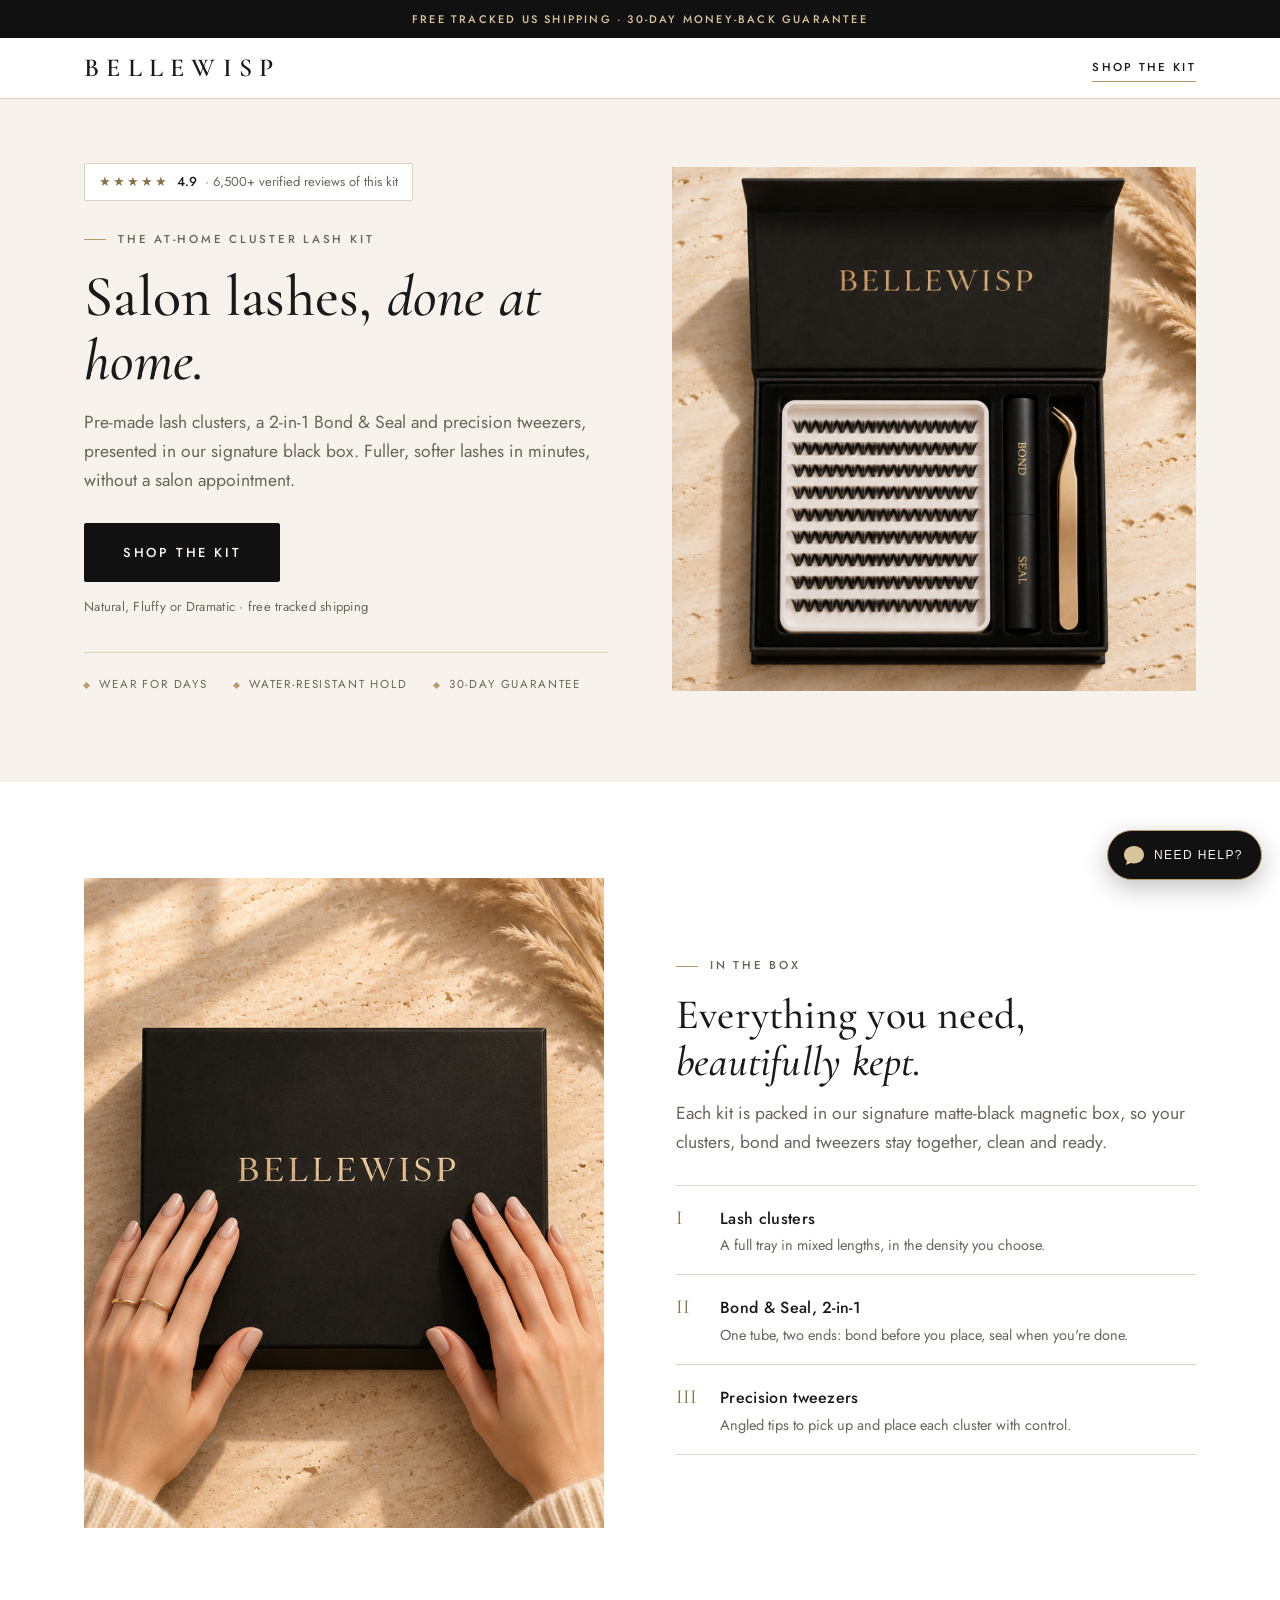
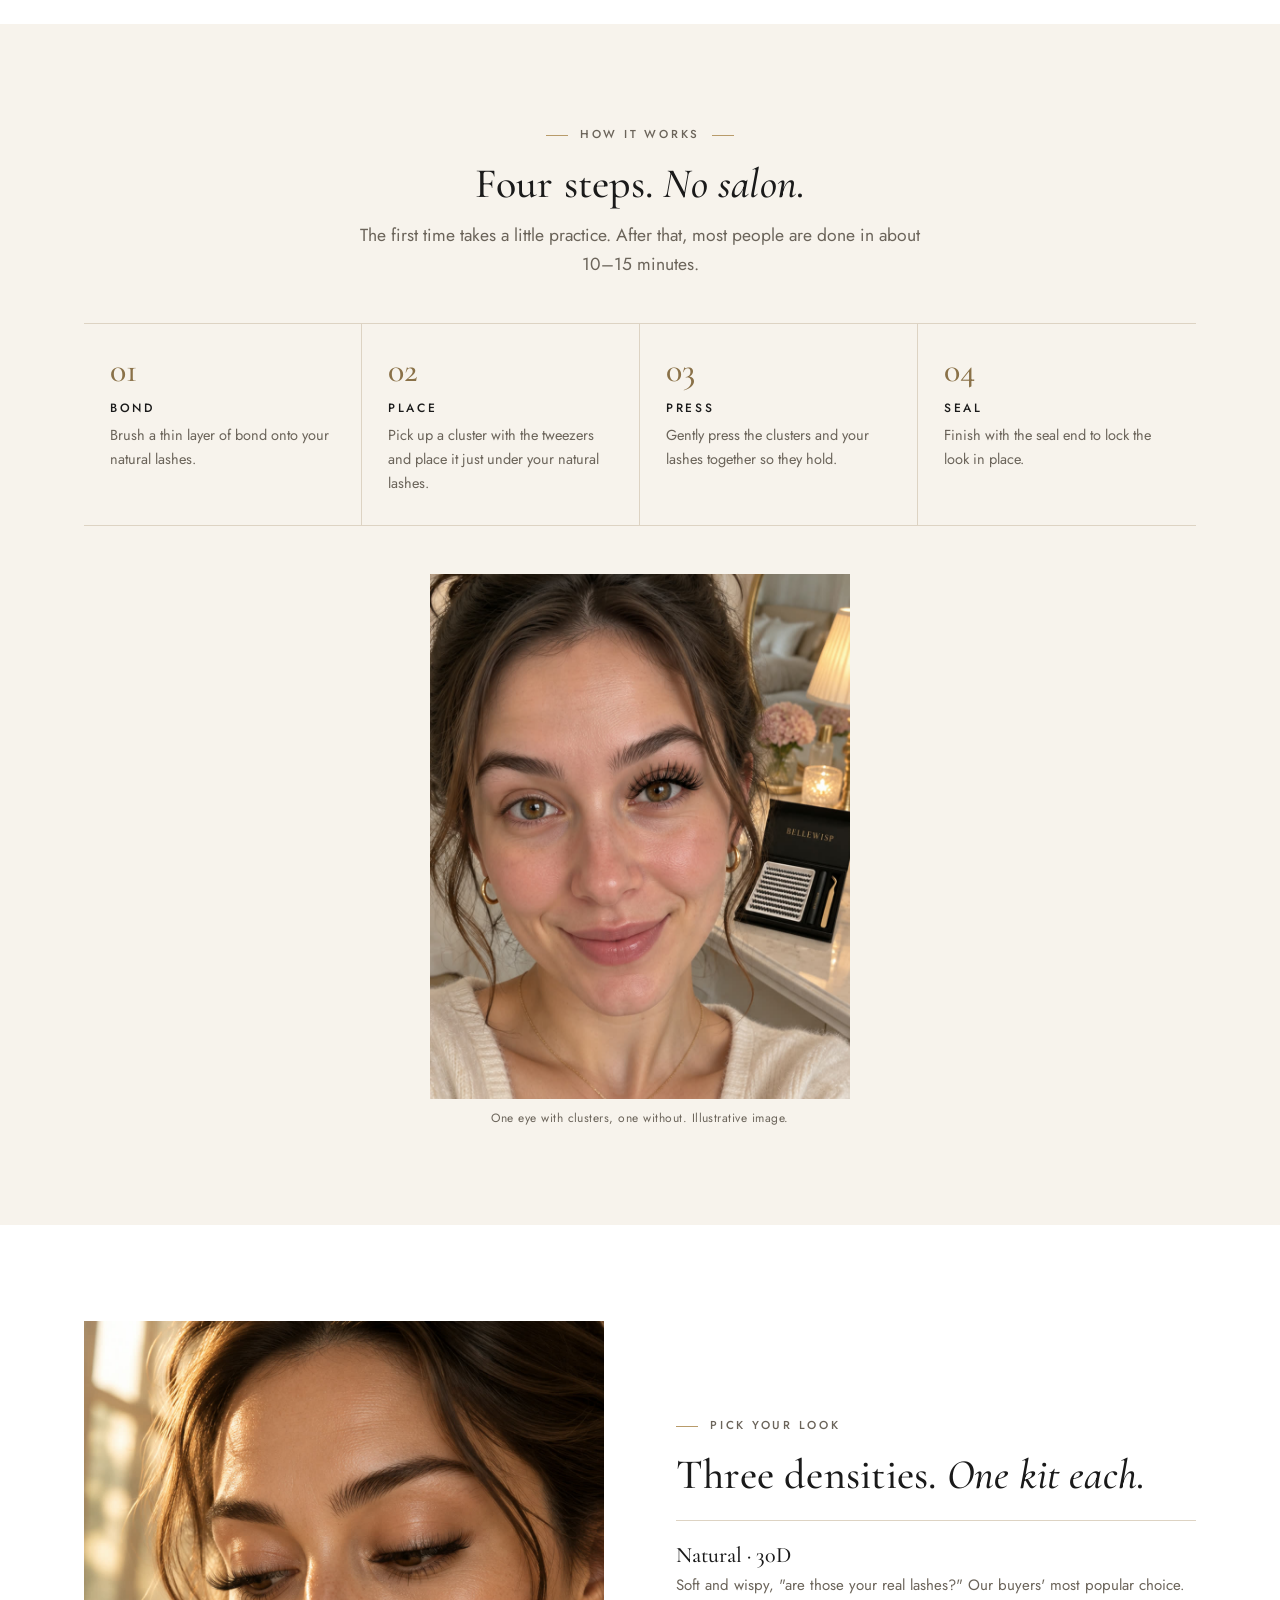
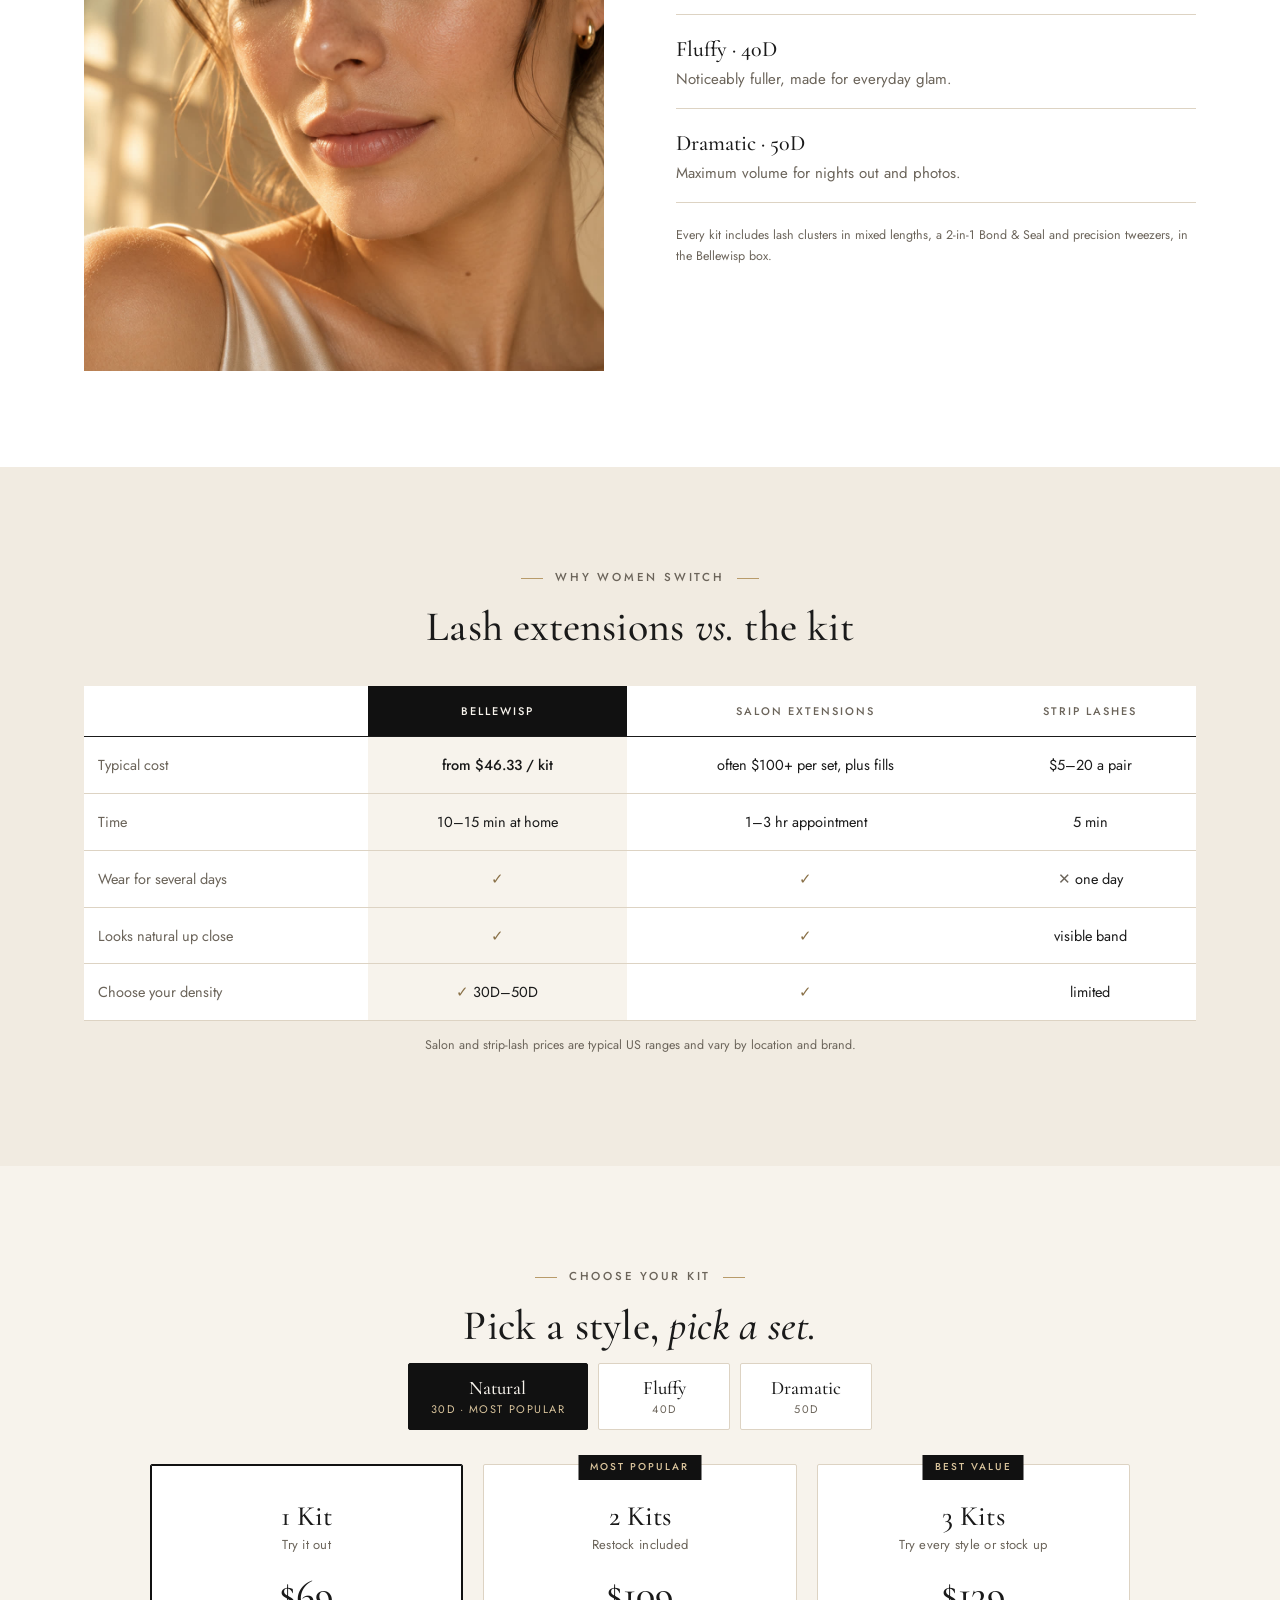
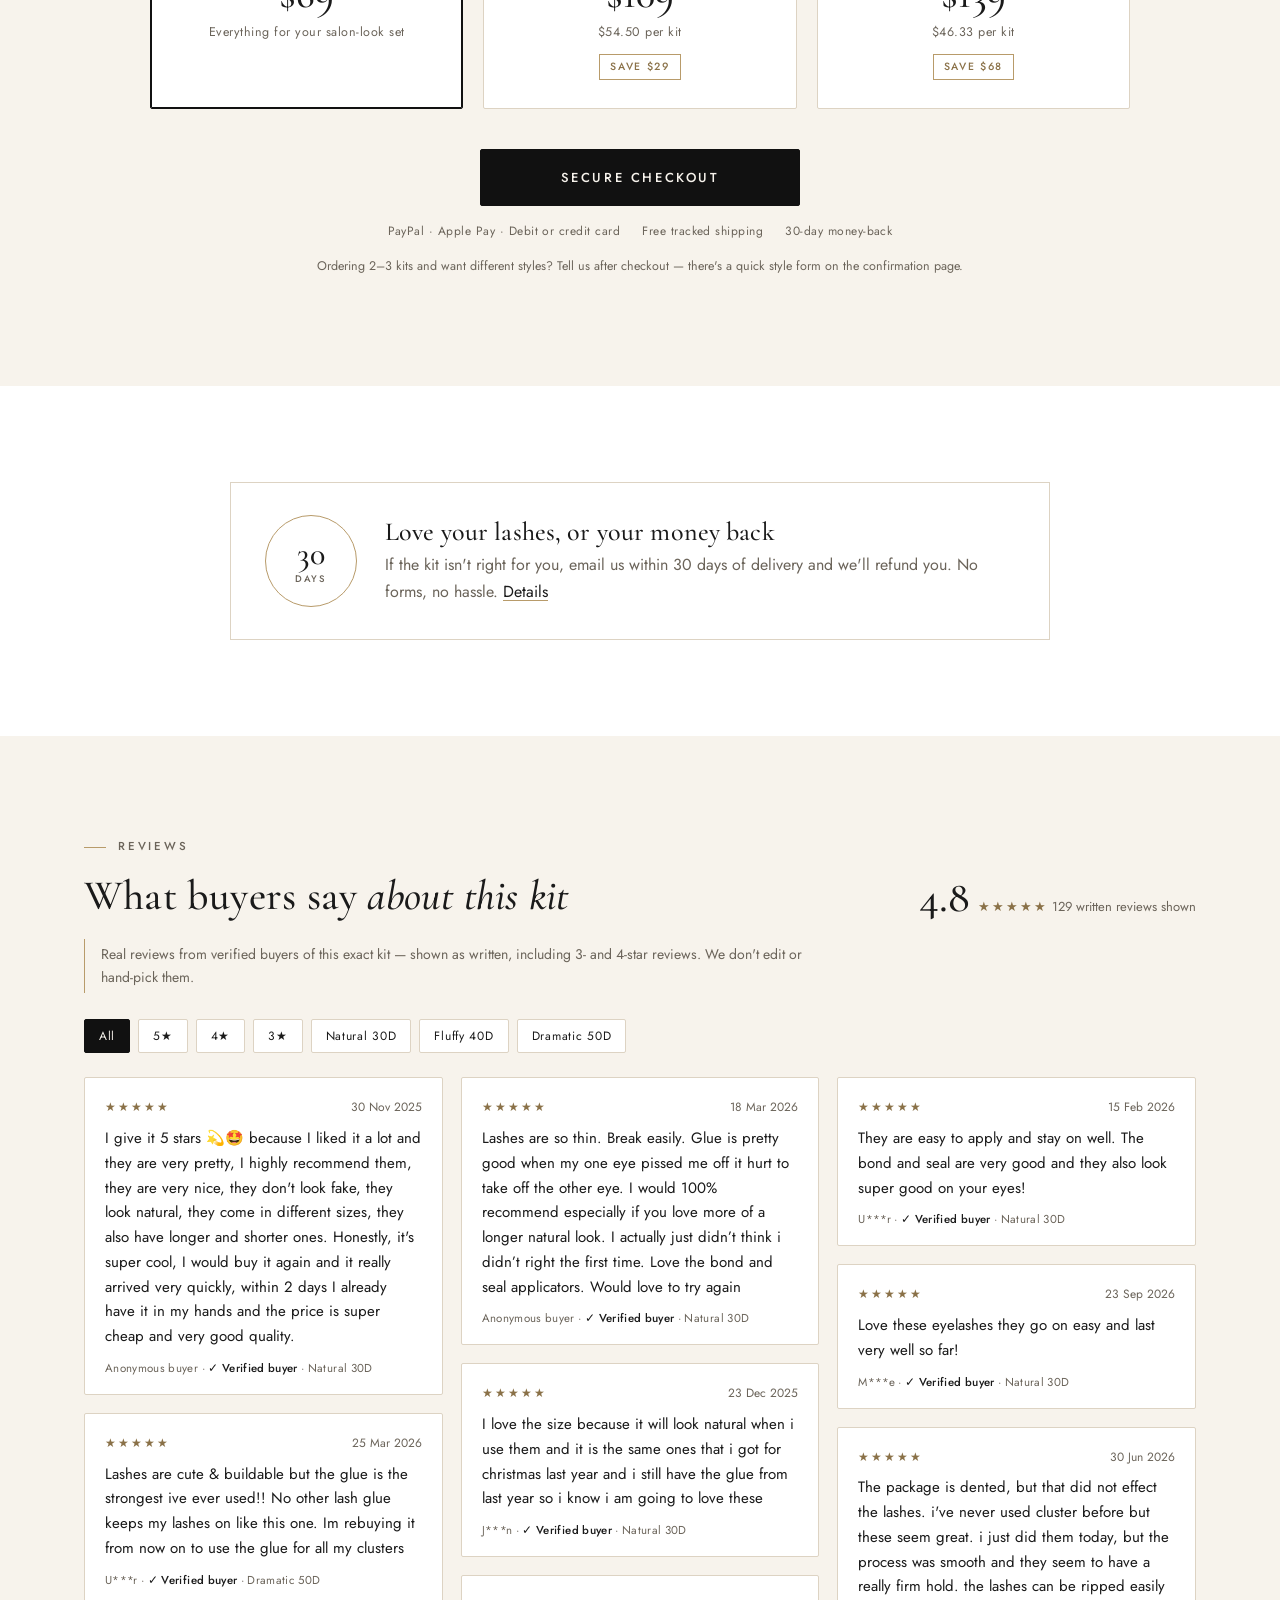
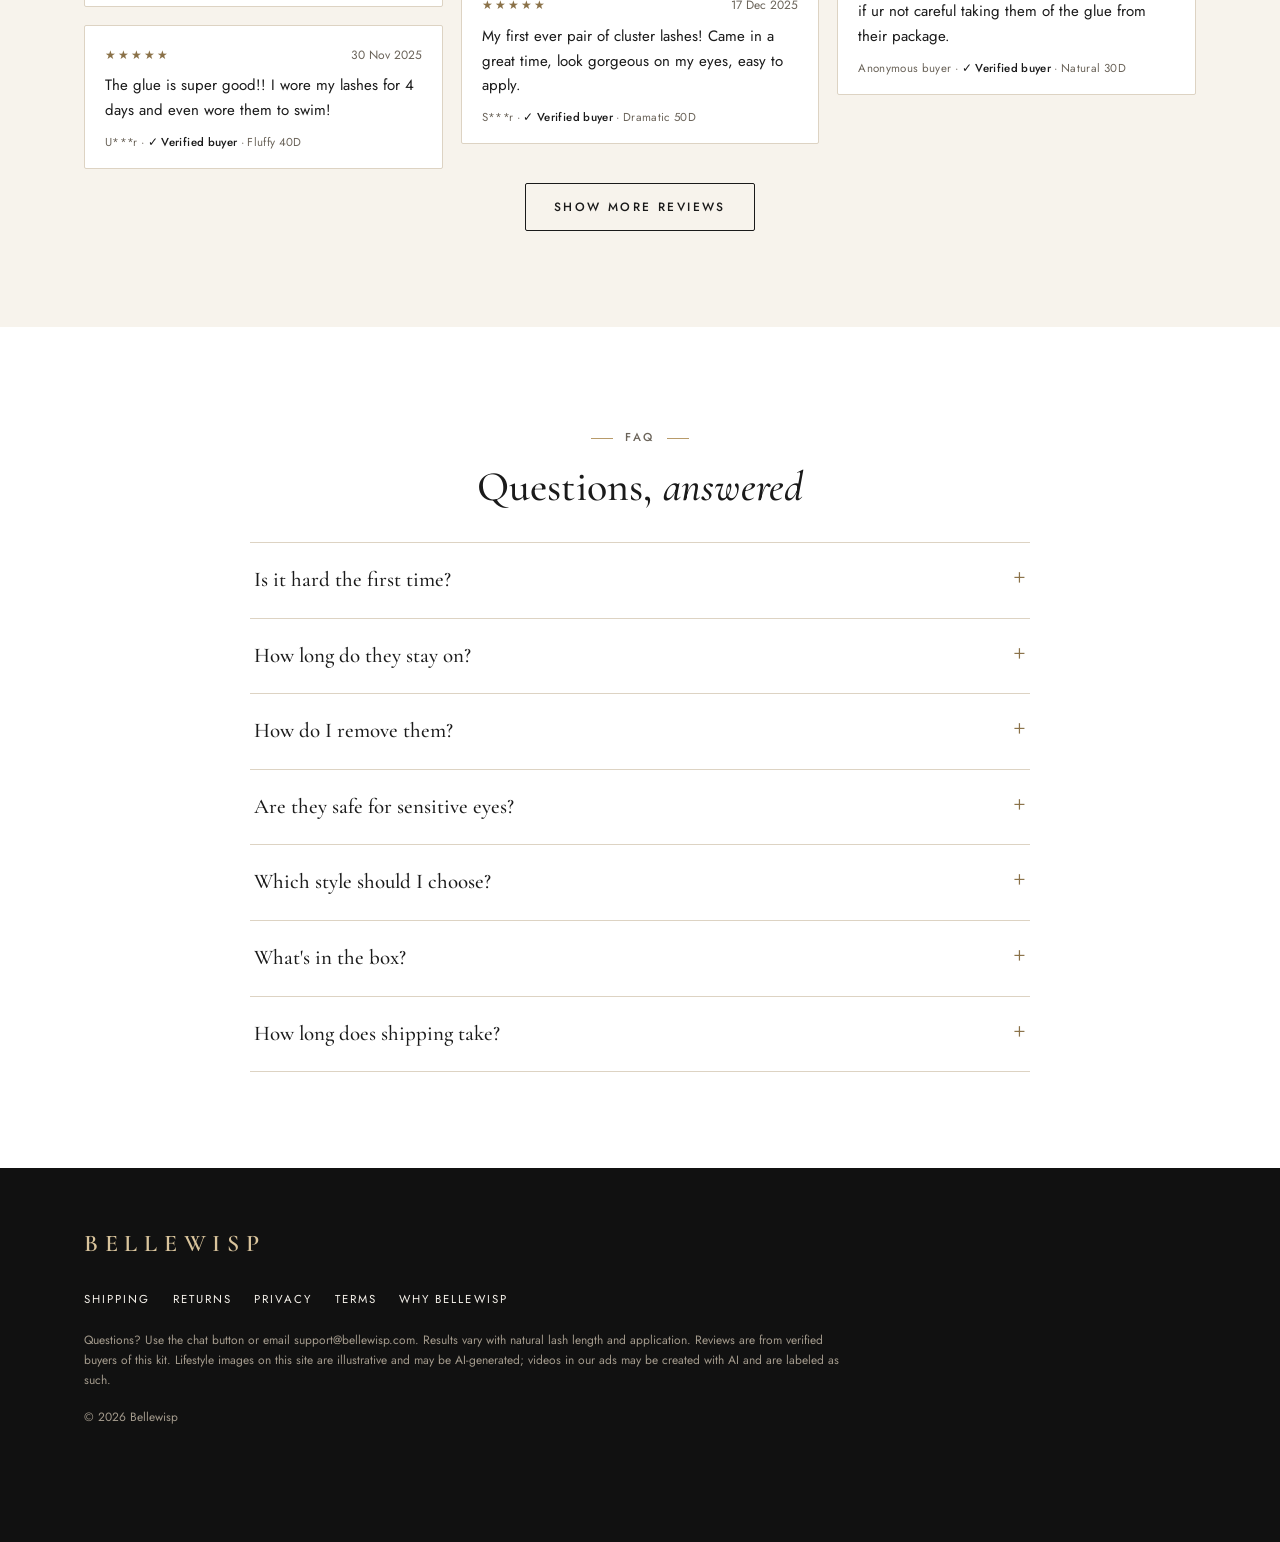
==== index.html @ 6e433304 "deploy: BELLEWISP@d89337f" ====
<!doctype html>
<html lang="en">
<head>
<meta charset="utf-8">
<meta name="viewport" content="width=device-width, initial-scale=1">
<title>Bellewisp — Salon Lashes, Done at Home</title>
<meta name="description" content="The Bellewisp cluster lash kit: lash clusters, a 2-in-1 Bond &amp; Seal and precision tweezers in our signature box. Salon lashes at home. Free tracked US shipping.">
<meta name="theme-color" content="#111111">
<meta property="og:type" content="website">
<meta property="og:title" content="Bellewisp — Salon Lashes, Done at Home">
<meta property="og:description" content="The at-home cluster lash kit: clusters, Bond &amp; Seal and tweezers in our signature box. Free tracked shipping · 30-day money-back guarantee.">
<meta property="og:image" content="https://bellewisp.com/assets/premium/box-black.jpg?v=2">
<link rel="icon" href="data:image/svg+xml,%3Csvg xmlns='http://www.w3.org/2000/svg' viewBox='0 0 64 64'%3E%3Crect width='64' height='64' fill='%23111111'/%3E%3Ctext x='32' y='44' font-size='34' text-anchor='middle' fill='%23C9AE7E' font-family='Georgia,serif'%3EB%3C/text%3E%3C/svg%3E">
<link rel="preconnect" href="https://fonts.googleapis.com">
<link rel="preconnect" href="https://fonts.gstatic.com" crossorigin>
<link href="https://fonts.googleapis.com/css2?family=Cormorant+Garamond:ital,wght@0,500;0,600;1,500&family=Jost:wght@300;400;500&display=swap" rel="stylesheet">
<link rel="stylesheet" href="styles.css?v=3">
<link rel="preload" as="image" href="assets/premium/box-black.jpg?v=2">
<!-- Meta Pixel -->
<script>
window.META_PIXEL_ID = "3584146345123169";
if (window.META_PIXEL_ID) {
  !function(f,b,e,v,n,t,s){if(f.fbq)return;n=f.fbq=function(){n.callMethod?
  n.callMethod.apply(n,arguments):n.queue.push(arguments)};if(!f._fbq)f._fbq=n;
  n.push=n;n.loaded=!0;n.version='2.0';n.queue=[];t=b.createElement(e);t.async=!0;
  t.src=v;s=b.getElementsByTagName(e)[0];s.parentNode.insertBefore(t,s)}(window,
  document,'script','https://connect.facebook.net/en_US/fbevents.js');
  fbq('init', window.META_PIXEL_ID); fbq('track', 'PageView'); fbq('track', 'ViewContent', {content_name: 'Bellewisp cluster lash kit', content_ids: ['1kit','2kit','3kit'], content_type: 'product', value: 69.00, currency: 'USD'});
}
</script>
<noscript><img height="1" width="1" style="display:none" alt="" src="https://www.facebook.com/tr?id=3584146345123169&ev=PageView&noscript=1"></noscript>
<!-- Microsoft Clarity: paste the project id and deploy -->
<script>
window.CLARITY_ID = "zg7ny8o7dw";
if (window.CLARITY_ID) (function(c,l,a,r,i,t,y){c[a]=c[a]||function(){(c[a].q=c[a].q||[]).push(arguments)};t=l.createElement(r);t.async=1;t.src="https://www.clarity.ms/tag/"+i;y=l.getElementsByTagName(r)[0];y.parentNode.insertBefore(t,y);})(window,document,"clarity","script",window.CLARITY_ID);
</script>
</head>
<body>

<div class="topbar">Free tracked US shipping · 30-day <span class="hide-sm">money-back </span>guarantee</div>

<header>
  <div class="header-in">
    <a class="logo" href="#">Bellewisp</a>
    <a class="header-cta" href="#offer">Shop the kit</a>
  </div>
</header>

<!-- HERO -->
<section class="hero">
  <div class="container hero-grid">
    <div>
      <div class="rating-pill"><span class="stars">★★★★★</span> <b>4.9</b> · 6,500+ verified reviews of this kit</div>
      <span class="eyebrow">The at-home cluster lash kit</span>
      <h1>Salon lashes, <em>done at home.</em></h1>
      <p class="lead">Pre-made lash clusters, a 2-in-1 Bond &amp; Seal and precision tweezers, presented in our signature black box. Fuller, softer lashes in minutes, without a salon appointment.</p>
      <a class="cta-btn" href="#offer">Shop the kit</a>
      <div class="cta-sub">Natural, Fluffy or Dramatic · free tracked shipping</div>
      <div class="trust-row">
        <span>Wear for days</span>
        <span>Water-resistant hold</span>
        <span>30-day guarantee</span>
      </div>
    </div>
    <div class="hero-img"><img src="assets/premium/box-black.jpg?v=2" width="1200" height="1200" alt="The Bellewisp kit: open black box with a tray of lash clusters, a Bond and Seal tube and gold tweezers" loading="eager" fetchpriority="high"></div>
  </div>
</section>

<!-- IN THE BOX -->
<section class="section">
  <div class="container split">
    <div class="split-img tall"><img src="assets/premium/p2-unbox.jpg" width="900" height="1609" alt="Hands resting on the closed black Bellewisp box" loading="lazy"></div>
    <div>
      <span class="eyebrow">In the box</span>
      <h2>Everything you need, <em>beautifully kept.</em></h2>
      <p class="lead">Each kit is packed in our signature matte-black magnetic box, so your clusters, bond and tweezers stay together, clean and ready.</p>
      <ul class="contents">
        <li><span class="n">I</span><div><b>Lash clusters</b><span>A full tray in mixed lengths, in the density you choose.</span></div></li>
        <li><span class="n">II</span><div><b>Bond &amp; Seal, 2-in-1</b><span>One tube, two ends: bond before you place, seal when you're done.</span></div></li>
        <li><span class="n">III</span><div><b>Precision tweezers</b><span>Angled tips to pick up and place each cluster with control.</span></div></li>
      </ul>
    </div>
  </div>
</section>

<!-- HOW IT WORKS -->
<section class="section soft">
  <div class="container center">
    <span class="eyebrow">How it works</span>
    <h2>Four steps. <em>No salon.</em></h2>
    <p class="lead">The first time takes a little practice. After that, most people are done in about 10–15 minutes.</p>
    <div class="steps">
      <div class="step"><b>01</b><h3>Bond</h3><p>Brush a thin layer of bond onto your natural lashes.</p></div>
      <div class="step"><b>02</b><h3>Place</h3><p>Pick up a cluster with the tweezers and place it just under your natural lashes.</p></div>
      <div class="step"><b>03</b><h3>Press</h3><p>Gently press the clusters and your lashes together so they hold.</p></div>
      <div class="step"><b>04</b><h3>Seal</h3><p>Finish with the seal end to lock the look in place.</p></div>
    </div>
    <figure class="how-img">
      <img src="assets/premium/p3-half.jpg" width="900" height="1609" alt="Close-up selfie: one eye wearing lash clusters, the other without, with the Bellewisp box on the vanity" loading="lazy">
      <figcaption>One eye with clusters, one without. Illustrative image.</figcaption>
    </figure>
  </div>
</section>

<!-- STYLES -->
<section class="section">
  <div class="container style-grid">
    <div class="style-card"><img src="assets/premium/model-closeup.jpg" width="1200" height="1500" alt="Editorial close-up of a woman wearing soft cluster lashes" loading="lazy"></div>
    <div>
      <span class="eyebrow">Pick your look</span>
      <h2>Three densities. <em>One kit each.</em></h2>
      <div class="densities">
        <p><b>Natural · 30D</b>Soft and wispy, "are those your real lashes?" Our buyers' most popular choice.</p>
        <p><b>Fluffy · 40D</b>Noticeably fuller, made for everyday glam.</p>
        <p><b>Dramatic · 50D</b>Maximum volume for nights out and photos.</p>
      </div>
      <p class="note">Every kit includes lash clusters in mixed lengths, a 2-in-1 Bond &amp; Seal and precision tweezers, in the Bellewisp box.</p>
    </div>
  </div>
</section>

<!-- COMPARE -->
<section class="section stone">
  <div class="container center">
    <span class="eyebrow">Why women switch</span>
    <h2>Lash extensions <em>vs.</em> the kit</h2>
    <div class="compare-wrap">
    <table class="compare">
      <tr><th></th><th class="us">Bellewisp</th><th>Salon extensions</th><th>Strip lashes</th></tr>
      <tr><td>Typical cost</td><td class="us"><b>from $46.33 / kit</b></td><td>often $100+ per set, plus fills</td><td>$5–20 a pair</td></tr>
      <tr><td>Time</td><td class="us">10–15 min at home</td><td>1–3 hr appointment</td><td>5 min</td></tr>
      <tr><td>Wear for several days</td><td class="us"><span class="yes">✓</span></td><td><span class="yes">✓</span></td><td><span class="no">✕</span> one day</td></tr>
      <tr><td>Looks natural up close</td><td class="us"><span class="yes">✓</span></td><td><span class="yes">✓</span></td><td>visible band</td></tr>
      <tr><td>Choose your density</td><td class="us"><span class="yes">✓</span> 30D–50D</td><td><span class="yes">✓</span></td><td>limited</td></tr>
    </table>
    </div>
    <p class="note" style="margin-top:14px">Salon and strip-lash prices are typical US ranges and vary by location and brand.</p>
  </div>
</section>

<!-- OFFER -->
<section class="section soft" id="offer">
  <div class="container center">
    <span class="eyebrow">Choose your kit</span>
    <h2>Pick a style, <em>pick a set.</em></h2>
    <div class="picker" id="picker">
      <button type="button" data-style="30D" class="on">Natural<small>30D · most popular</small></button>
      <button type="button" data-style="40D">Fluffy<small>40D</small></button>
      <button type="button" data-style="50D">Dramatic<small>50D</small></button>
    </div>
    <div class="bundles">
      <div class="bundle selected" data-sku="1kit">
        <h3>1 Kit</h3><p class="qty-note">Try it out</p>
        <div class="price">$69</div><div class="per">Everything for your salon-look set</div>
      </div>
      <div class="bundle" data-sku="2kit">
        <span class="tag">MOST POPULAR</span>
        <h3>2 Kits</h3><p class="qty-note">Restock included</p>
        <div class="price">$109</div><div class="per">$54.50 per kit</div><span class="save">Save $29</span>
      </div>
      <div class="bundle" data-sku="3kit">
        <span class="tag">BEST VALUE</span>
        <h3>3 Kits</h3><p class="qty-note">Try every style or stock up</p>
        <div class="price">$139</div><div class="per">$46.33 per kit</div><span class="save">Save $68</span>
      </div>
    </div>
    <div class="offer-cta">
      <button class="cta-btn" id="checkout-btn" type="button">Secure checkout</button>
      <div class="secure"><span>PayPal · Apple Pay · Debit or credit card</span><span>Free tracked shipping</span><span>30-day money-back</span></div>
      <p class="note" style="margin-top:14px">Ordering 2–3 kits and want different styles? Tell us after checkout — there's a quick style form on the confirmation page.</p>
    </div>
  </div>
</section>

<!-- GUARANTEE -->
<section class="section">
  <div class="container">
    <div class="guarantee">
      <div class="seal">30<small>DAYS</small></div>
      <div><h3 style="margin-bottom:6px">Love your lashes, or your money back</h3><p style="margin:0;color:var(--muted)">If the kit isn't right for you, email us within 30 days of delivery and we'll refund you. No forms, no hassle. <a href="policies/returns.html">Details</a></p></div>
    </div>
  </div>
</section>

<!-- REVIEWS -->
<section class="section soft" id="reviews">
  <div class="container">
    <div class="rev-head">
      <div><span class="eyebrow">Reviews</span><h2 style="margin:0">What buyers say <em>about this kit</em></h2></div>
      <div class="rev-score"><b id="rev-avg">–</b><span class="stars">★★★★★</span> <span id="rev-n"></span></div>
    </div>
    <div class="rev-source">
      Real reviews from verified buyers of this exact kit — shown as written, including 3- and 4-star reviews. We don't edit or hand-pick them.
    </div>
    <div class="rev-filter" id="rev-filter">
      <button type="button" data-f="all" class="on">All</button>
      <button type="button" data-f="5">5★</button>
      <button type="button" data-f="4">4★</button>
      <button type="button" data-f="3">3★</button>
      <button type="button" data-f="30D">Natural 30D</button>
      <button type="button" data-f="40D">Fluffy 40D</button>
      <button type="button" data-f="50D">Dramatic 50D</button>
    </div>
    <div class="rev-grid" id="rev-grid"></div>
    <button class="more-btn" id="rev-more" type="button">Show more reviews</button>
  </div>
</section>

<!-- FAQ -->
<section class="section">
  <div class="container center">
    <span class="eyebrow">FAQ</span>
    <h2>Questions, <em>answered</em></h2>
    <div class="faq" style="text-align:left">
      <details><summary>Is it hard the first time?</summary><p>There's a small learning curve — expect your first set to take a bit longer. Start with fewer clusters on the outer corners, then build in. Many first-time buyers in the reviews say it was easier than they expected.</p></details>
      <details><summary>How long do they stay on?</summary><p>It depends on your lashes and routine. Buyers commonly report wearing a set for several days, including through showers and sleep, when the seal is applied. Avoid oil-based products near your lashes while wearing them.</p></details>
      <details><summary>How do I remove them?</summary><p>Use an oil-based lash or makeup remover, let it soften the bond for a minute, then slide the clusters off gently. Never pull them off dry — that can take natural lashes with them.</p></details>
      <details><summary>Are they safe for sensitive eyes?</summary><p>The bond is applied to your lashes, not your skin or eye. If you have sensitive eyes or allergies, do a patch test 24 hours before your first use and stop using it if you notice irritation. Not for use on children.</p></details>
      <details><summary>Which style should I choose?</summary><p>Not sure? Go with Natural (30D) — it's the most popular choice by far among buyers of this kit. Want to try more than one? The 3-kit bundle lets you mix styles.</p></details>
      <details><summary>What's in the box?</summary><p>Each kit arrives in our signature black Bellewisp box: a tray of lash clusters in mixed lengths (in the style you choose), a 2-in-1 Bond &amp; Seal and precision tweezers.</p></details>
      <details><summary>How long does shipping take?</summary><p>Each kit is packed in our signature box, so orders are dispatched within 5&#8288;–&#8288;10 business days. US delivery then typically takes 5&#8288;–&#8288;10 business days after dispatch, and you'll get a tracking number by email. Shipping is free. <a href="policies/shipping.html">Shipping policy</a></p></details>
    </div>
  </div>
</section>

<footer>
  <div class="container">
    <div class="f-logo">Bellewisp</div>
    <a href="policies/shipping.html">Shipping</a><a href="policies/returns.html">Returns</a><a href="policies/privacy.html">Privacy</a><a href="policies/terms.html">Terms</a><a href="reasons.html">Why Bellewisp</a>
    <p class="disc">Questions? Use the chat button or email support@bellewisp.com. Results vary with natural lash length and application. Reviews are from verified buyers of this kit. Lifestyle images on this site are illustrative and may be AI-generated; videos in our ads may be created with AI and are labeled as such.</p>
    <p class="disc">© 2026 Bellewisp</p>
  </div>
</footer>

<div class="sticky-cta">
  <div class="p" id="sticky-price">$69 <small>1 kit · Natural 30D</small></div>
  <button class="cta-btn" id="sticky-btn" type="button">Checkout</button>
</div>

<div class="up-bg" id="upsell" hidden>
  <div class="up" role="dialog" aria-label="Bundle offer">
    <button class="up-x" id="up-x" type="button" aria-label="Close">&times;</button>
    <h3>A quick note before checkout</h3>
    <p id="up-body"></p>
    <div id="up-opts"></div>
    <button class="up-no" id="up-no" type="button"></button>
  </div>
</div>

<script src="app.js?v=8"></script>
<script src="chat.js?v=2"></script>
</body>
</html>
---- styles.css ----
/* Bellewisp — quiet-luxury theme (black box, ivory, champagne gold) */
:root{
  --black:#111111; --ivory:#F7F3EC; --stone:#E9E1D4; --stone-2:#F1EBE1;
  --gold:#B89B6A; --gold-deep:#8A7148; --gold-light:#D9C49C;
  --ink:#1A1A1A; --muted:#6B645A; --line:#DDD3C3; --white:#FFFFFF;
  --serif:'Cormorant Garamond',Georgia,'Times New Roman',serif;
  --sans:'Jost','Helvetica Neue',Arial,sans-serif;
  /* legacy aliases used by inline styles on some pages */
  --gray:var(--muted); --plum:var(--ink); --bg-soft:var(--ivory);
}
*{box-sizing:border-box}
html{scroll-behavior:smooth;-webkit-text-size-adjust:100%}
body{margin:0;background:var(--white);color:var(--ink);font-family:var(--sans);font-size:16px;font-weight:400;line-height:1.65;-webkit-font-smoothing:antialiased;overflow-x:hidden}
img{max-width:100%;height:auto;display:block}
a{color:var(--ink);text-decoration-color:var(--gold);text-underline-offset:3px}
a:hover{color:var(--gold-deep)}
h1,h2,h3{font-family:var(--serif);font-weight:500;color:var(--ink);line-height:1.12;margin:0 0 14px;letter-spacing:.005em}
h1{font-size:58px} h2{font-size:42px} h3{font-size:24px}
h1 em,h2 em{font-style:italic;font-weight:500}
p{margin:0 0 14px}
b,strong{font-weight:500}
.container{max-width:1160px;margin:0 auto;padding:0 24px}
.section{padding:96px 0}
.section.soft{background:var(--ivory)}
.section.stone{background:var(--stone-2)}
.center{text-align:center}
.eyebrow{display:inline-block;font-family:var(--sans);font-size:11.5px;font-weight:500;letter-spacing:.24em;color:var(--muted);text-transform:uppercase;margin-bottom:16px}
.eyebrow::before{content:"";display:inline-block;width:22px;height:1px;background:var(--gold);vertical-align:middle;margin-right:12px}
.center .eyebrow::after{content:"";display:inline-block;width:22px;height:1px;background:var(--gold);vertical-align:middle;margin-left:12px}
.lead{font-size:17.5px;color:var(--muted);margin:0 0 28px;max-width:560px}
.center .lead{margin-left:auto;margin-right:auto}
.rule{width:48px;height:1px;background:var(--gold);border:0;margin:22px auto}
.note{font-size:12.5px;color:var(--muted)}

/* top bar + header */
.topbar{background:var(--black);color:var(--gold-light);text-align:center;font-size:11px;font-weight:500;letter-spacing:.2em;text-transform:uppercase;padding:10px 14px}
header{border-bottom:1px solid var(--line);background:var(--white);position:relative;z-index:5}
.header-in{max-width:1160px;margin:0 auto;padding:16px 24px;display:flex;align-items:center;justify-content:space-between;gap:12px}
.logo{font-family:var(--serif);font-size:26px;font-weight:600;color:var(--ink);text-decoration:none;letter-spacing:.28em;text-transform:uppercase;line-height:1}
.logo span{color:inherit}
.logo:hover{color:var(--ink)}
.header-cta{color:var(--ink);text-decoration:none;font-size:11.5px;font-weight:500;letter-spacing:.2em;text-transform:uppercase;border-bottom:1px solid var(--gold);padding:4px 0}
.header-cta:hover{color:var(--gold-deep)}

/* buttons */
.cta-btn{display:inline-block;background:var(--black);color:var(--ivory);text-decoration:none;font-family:var(--sans);font-weight:500;font-size:13px;letter-spacing:.2em;text-transform:uppercase;border:1px solid var(--black);border-radius:2px;padding:18px 38px;cursor:pointer;transition:background .2s,border-color .2s,color .2s;text-align:center}
.cta-btn:hover{background:var(--gold);border-color:var(--gold);color:var(--black)}
.cta-btn:focus-visible,.picker button:focus-visible,.bundle:focus-visible{outline:2px solid var(--gold);outline-offset:3px}
.cta-sub{font-size:13px;color:var(--muted);margin-top:14px;letter-spacing:.02em}
.stars{color:var(--gold-deep);letter-spacing:2px}

/* hero */
.hero{padding:64px 0 88px;background:var(--ivory)}
.hero-grid{display:grid;grid-template-columns:1fr 1fr;gap:64px;align-items:center}
.hero h1 em{color:var(--ink)}
.hero .lead{margin-top:6px}
.trust-row{display:flex;flex-wrap:wrap;gap:10px 26px;margin-top:34px;padding-top:22px;border-top:1px solid var(--line);font-size:11.5px;letter-spacing:.16em;text-transform:uppercase;color:var(--muted)}
.trust-row span::before{content:"";display:inline-block;width:5px;height:5px;background:var(--gold);transform:rotate(45deg);margin-right:10px;vertical-align:middle}
.hero-img{overflow:hidden;background:var(--stone);aspect-ratio:1/1}
.hero-img img{width:100%;height:100%;object-fit:cover}
.rating-pill{display:inline-flex;align-items:center;flex-wrap:wrap;gap:8px;border:1px solid var(--line);background:var(--white);border-radius:2px;padding:7px 14px;font-size:13px;color:var(--muted);margin-bottom:24px}
.rating-pill b{color:var(--ink)}

/* signature box / in the box */
.split{display:grid;grid-template-columns:1fr 1fr;gap:72px;align-items:center}
.split-img{overflow:hidden;background:var(--stone)}
.split-img img{width:100%;height:100%;object-fit:cover}
.split-img.tall{aspect-ratio:4/5}
.contents{list-style:none;margin:26px 0 0;padding:0;border-top:1px solid var(--line)}
.contents li{display:flex;gap:18px;align-items:baseline;padding:16px 0;border-bottom:1px solid var(--line)}
.contents li .n{font-family:var(--serif);font-size:20px;color:var(--gold-deep);min-width:26px}
.contents li b{display:block;font-weight:500;letter-spacing:.02em}
.contents li span{color:var(--muted);font-size:14.5px}

/* how it works */
.steps{display:grid;grid-template-columns:repeat(4,1fr);gap:0;margin-top:44px;border-top:1px solid var(--line);border-bottom:1px solid var(--line)}
.step{padding:30px 26px;border-right:1px solid var(--line);text-align:left}
.step:last-child{border-right:0}
.step b{display:block;font-family:var(--serif);font-size:34px;font-weight:500;color:var(--gold-deep);line-height:1;margin-bottom:14px}
.step h3{font-family:var(--sans);font-size:12px;font-weight:500;letter-spacing:.22em;text-transform:uppercase;margin-bottom:8px}
.step p{margin:0;color:var(--muted);font-size:14.5px}
.how-img{max-width:420px;margin:48px auto 0}
.how-img img{width:100%;aspect-ratio:4/5;object-fit:cover;object-position:center 30%}
.how-img figcaption{font-size:12px;color:var(--muted);margin-top:10px;letter-spacing:.04em}

/* compare */
.compare-wrap{overflow-x:auto;-webkit-overflow-scrolling:touch;margin-top:36px}
.compare{width:100%;border-collapse:collapse;background:var(--white)}
.compare th,.compare td{padding:16px 14px;border-bottom:1px solid var(--line);text-align:center;font-size:14.5px}
.compare th{font-size:11px;font-weight:500;letter-spacing:.18em;text-transform:uppercase;color:var(--muted);border-bottom:1px solid var(--ink)}
.compare th.us{color:var(--ivory);background:var(--black)}
.compare td:first-child,.compare th:first-child{text-align:left;color:var(--muted)}
.compare .us{background:var(--ivory)}
.compare td.us b{font-weight:500}
.yes{color:var(--gold-deep);font-weight:500}.no{color:var(--muted)}

/* styles */
.style-grid{display:grid;grid-template-columns:1fr 1fr;gap:72px;align-items:center}
.style-card{overflow:hidden;background:var(--stone);aspect-ratio:4/5}
.style-card img{width:100%;height:100%;object-fit:cover}
.densities{border-top:1px solid var(--line);margin:22px 0}
.densities p{margin:0;padding:16px 0;border-bottom:1px solid var(--line);color:var(--muted);font-size:15px}
.densities p b{display:block;font-family:var(--serif);font-size:22px;font-weight:500;color:var(--ink)}

/* offer */
#offer{scroll-margin-top:12px}
.picker{display:flex;gap:10px;justify-content:center;flex-wrap:wrap;margin:10px 0 34px}
.picker button{border:1px solid var(--line);background:var(--white);border-radius:2px;padding:12px 22px;font-family:var(--serif);font-weight:500;font-size:19px;color:var(--ink);cursor:pointer;min-width:132px;transition:border-color .2s,background .2s}
.picker button small{display:block;font-family:var(--sans);font-weight:400;color:var(--muted);font-size:11px;letter-spacing:.14em;text-transform:uppercase;margin-top:2px}
.picker button:hover{border-color:var(--gold)}
.picker button.on{border-color:var(--black);background:var(--black);color:var(--ivory)}
.picker button.on small{color:var(--gold-light)}
.bundles{display:grid;grid-template-columns:repeat(3,1fr);gap:20px;max-width:980px;margin:0 auto}
.bundle{position:relative;background:var(--white);border:1px solid var(--line);border-radius:2px;padding:36px 22px 28px;text-align:center;cursor:pointer;transition:border-color .2s,box-shadow .2s}
.bundle:hover{border-color:var(--gold)}
.bundle.selected{border-color:var(--black);box-shadow:inset 0 0 0 1px var(--black)}
.bundle .tag{position:absolute;top:-10px;left:50%;transform:translateX(-50%);background:var(--black);color:var(--gold-light);font-size:10px;font-weight:500;letter-spacing:.2em;padding:4px 12px;white-space:nowrap}
.bundle h3{font-size:28px;margin-bottom:2px}
.bundle .qty-note{color:var(--muted);font-size:13px;margin:0 0 16px;letter-spacing:.02em}
.bundle .price{font-family:var(--serif);font-size:40px;font-weight:500;color:var(--ink);line-height:1.1}
.bundle .per{font-size:12.5px;color:var(--muted);margin-top:6px;letter-spacing:.04em}
.bundle .save{display:inline-block;margin-top:12px;border:1px solid var(--gold);color:var(--gold-deep);font-weight:500;font-size:10.5px;letter-spacing:.16em;text-transform:uppercase;padding:3px 10px}
.offer-cta{text-align:center;margin-top:40px}
.offer-cta .cta-btn{min-width:320px}
.secure{display:flex;justify-content:center;gap:8px 22px;flex-wrap:wrap;font-size:12px;color:var(--muted);margin-top:16px;letter-spacing:.04em}

/* reviews */
.rev-head{display:flex;align-items:flex-end;justify-content:space-between;gap:20px;flex-wrap:wrap;margin-bottom:10px}
.rev-score{font-size:13px;color:var(--muted)}
.rev-score b{font-size:44px;color:var(--ink);font-family:var(--serif);font-weight:500;margin-right:8px;line-height:1}
.rev-source{border-left:1px solid var(--gold);padding:4px 0 4px 16px;font-size:14px;color:var(--muted);margin:20px 0 26px;max-width:720px}
.rev-filter{display:flex;gap:8px;flex-wrap:wrap;margin-bottom:24px}
.rev-filter button{border:1px solid var(--line);background:var(--white);border-radius:2px;padding:7px 14px;font-size:12px;letter-spacing:.06em;cursor:pointer;font-family:var(--sans);color:var(--ink)}
.rev-filter button:hover{border-color:var(--gold)}
.rev-filter button.on{background:var(--black);color:var(--ivory);border-color:var(--black)}
.rev-grid{columns:3 280px;column-gap:18px}
.rev{break-inside:avoid;background:var(--white);border:1px solid var(--line);border-radius:2px;padding:20px 20px 16px;margin:0 0 18px}
.rev .top{display:flex;justify-content:space-between;gap:10px;font-size:12px;color:var(--muted);margin-bottom:8px}
.rev p{margin:6px 0 10px;font-size:15px;overflow-wrap:anywhere}
.rev .meta{font-size:11.5px;color:var(--muted);letter-spacing:.03em}
.rev .meta b{color:var(--ink);font-weight:500}
.more-btn{display:block;margin:14px auto 0;background:transparent;border:1px solid var(--ink);color:var(--ink);font-weight:500;font-size:12px;letter-spacing:.2em;text-transform:uppercase;border-radius:2px;padding:14px 28px;cursor:pointer;font-family:var(--sans)}
.more-btn:hover{background:var(--black);color:var(--ivory)}

/* faq */
.faq{max-width:780px;margin:32px auto 0;border-top:1px solid var(--line)}
.faq details{border-bottom:1px solid var(--line);padding:20px 4px}
.faq summary{font-family:var(--serif);font-size:21px;font-weight:500;color:var(--ink);cursor:pointer;list-style:none;display:flex;justify-content:space-between;gap:16px}
.faq summary::-webkit-details-marker{display:none}
.faq summary::after{content:"+";font-family:var(--sans);font-weight:300;color:var(--gold-deep);font-size:22px;line-height:1.1}
.faq details[open] summary::after{content:"–"}
.faq p{margin:12px 0 0;color:var(--muted);font-size:15px}

/* guarantee */
.guarantee{display:flex;gap:28px;align-items:center;max-width:820px;margin:0 auto;border:1px solid var(--line);padding:32px 34px;background:var(--white)}
.guarantee .seal{flex:none;width:92px;height:92px;border-radius:50%;border:1px solid var(--gold);color:var(--ink);display:flex;flex-direction:column;align-items:center;justify-content:center;font-family:var(--serif);font-weight:500;font-size:32px;line-height:1}
.guarantee .seal small{font-family:var(--sans);font-size:9.5px;letter-spacing:.2em;margin-top:5px;color:var(--muted)}
.guarantee h3{font-size:26px}

/* footer */
footer{background:var(--black);color:#CFC6B8;padding:56px 0 100px;font-size:13px}
footer .f-logo{font-family:var(--serif);font-size:24px;font-weight:600;letter-spacing:.28em;color:var(--gold-light);margin-bottom:22px;text-transform:uppercase}
footer a{color:var(--ivory);margin-right:22px;text-decoration:none;font-size:11.5px;letter-spacing:.18em;text-transform:uppercase;display:inline-block;padding:4px 0}
footer a:hover{color:var(--gold-light)}
footer .disc{font-size:12px;color:#A39A8C;margin-top:18px;max-width:760px}

/* sticky (mobile) */
.sticky-cta{display:none}

/* upsell modal */
.up-bg{position:fixed;inset:0;background:rgba(17,17,17,.6);z-index:300;display:flex;align-items:center;justify-content:center;padding:16px}
.up-bg[hidden]{display:none}
.up{position:relative;background:var(--ivory);border-radius:2px;max-width:440px;width:100%;padding:30px 26px 22px;box-shadow:0 30px 80px rgba(0,0,0,.3)}
.up h3{font-size:28px}
.up p{color:var(--muted);font-size:15px;margin:0 0 18px}
.up-opt{display:flex;justify-content:space-between;align-items:center;gap:12px;width:100%;border:1px solid var(--line);background:var(--white);border-radius:2px;padding:14px 16px;margin-bottom:10px;cursor:pointer;font-family:var(--sans);text-align:left;color:var(--ink)}
.up-opt:hover{border-color:var(--black)}
.up-opt b{font-family:var(--serif);font-size:20px;font-weight:500}.up-opt small{display:block;color:var(--muted);font-size:12.5px}
.up-opt .pr{font-family:var(--serif);font-weight:500;font-size:24px}
.up-no{display:block;width:100%;background:none;border:none;color:var(--muted);text-decoration:underline;text-underline-offset:3px;cursor:pointer;margin-top:6px;font-family:var(--sans);font-size:13px;padding:8px}
.up-x{position:absolute;top:8px;right:10px;width:36px;height:36px;border:none;background:none;font-size:26px;line-height:1;color:var(--muted);cursor:pointer}

/* advertorial */
.art{max-width:720px;margin:0 auto;padding:44px 24px 80px}
.art .disclose{font-size:12px;color:var(--muted);border:1px solid var(--line);padding:8px 12px;margin-bottom:26px;letter-spacing:.02em}
.art h1{font-size:44px}
.art .byline{color:var(--muted);font-size:11.5px;letter-spacing:.18em;text-transform:uppercase;margin-bottom:28px}
.art h2{font-size:30px;margin-top:44px}
.art p{font-size:17px}
.art figure{margin:26px 0}
.art img{width:100%}
.art figcaption{font-size:12px;color:var(--muted);margin-top:8px}
.art .box{background:var(--ivory);border:1px solid var(--line);padding:32px 24px;margin:40px 0;text-align:center}
.art .box h3{font-size:28px}

/* policy pages */
.policy{max-width:720px;margin:0 auto;padding:52px 24px 72px}
.policy h1{font-size:46px}
.policy h2{font-size:26px;margin:34px 0 8px}
.policy p,.policy li{font-size:15.5px;color:#3A3630}
.policy ul{padding-left:20px}
.back{display:inline-block;margin-bottom:28px;font-size:11.5px;letter-spacing:.18em;text-transform:uppercase;text-decoration:none}

/* chat widget */
.oxc{position:fixed;right:18px;bottom:20px;z-index:200;font-family:var(--sans)}
.oxc-btn{display:flex;align-items:center;gap:8px;background:var(--black);color:var(--ivory);border:1px solid var(--gold);border-radius:999px;padding:12px 18px 12px 14px;font-weight:500;font-size:12px;letter-spacing:.12em;text-transform:uppercase;cursor:pointer;box-shadow:0 8px 24px rgba(17,17,17,.25)}
.oxc-btn svg{color:var(--gold-light)}
.oxc.open .oxc-btn{display:none}
.oxc-panel{width:340px;max-width:calc(100vw - 32px);background:var(--white);border-radius:4px;box-shadow:0 16px 48px rgba(17,17,17,.28);overflow:hidden}
.oxc-panel[hidden]{display:none}
.oxc-head{display:flex;justify-content:space-between;align-items:flex-start;gap:10px;background:var(--black);color:var(--ivory);padding:16px}
.oxc-head b{display:block;font-family:var(--serif);font-size:19px;font-weight:500}.oxc-head span{display:block;font-size:12px;color:#BDB3A3;margin-top:2px}
.oxc-x{background:none;border:none;color:var(--ivory);font-size:24px;line-height:1;cursor:pointer}
.oxc-body{padding:14px 16px 16px;background:var(--ivory)}
.oxc-msg{background:var(--white);border:1px solid var(--line);border-radius:4px;padding:10px 12px;font-size:14px;margin-bottom:10px}
.oxc-quick{display:flex;flex-wrap:wrap;gap:6px;margin-bottom:10px}.oxc-quick[hidden]{display:none}
.oxc-quick button{background:var(--white);border:1px solid var(--line);color:var(--ink);border-radius:2px;padding:6px 10px;font-size:12.5px;cursor:pointer;font-family:var(--sans)}
.oxc-quick button:hover{border-color:var(--gold)}
.oxc-form[hidden]{display:none}
.oxc-in{width:100%;border:1px solid var(--line);border-radius:2px;padding:10px 12px;font:inherit;font-size:16px;margin-bottom:8px;background:var(--white);resize:vertical}
.oxc-hp{position:absolute;left:-9999px;width:1px;height:1px;opacity:0}
.oxc-send{width:100%;background:var(--black);color:var(--ivory);border:none;border-radius:2px;padding:12px;font-weight:500;font-size:12px;letter-spacing:.18em;text-transform:uppercase;cursor:pointer;font-family:var(--sans)}
.oxc-send:hover{background:var(--gold);color:var(--black)}
.oxc-send:disabled{opacity:.7}
.oxc-err{color:#9B2C2C;font-size:12.5px;margin-top:6px}.oxc-err[hidden]{display:none}
.oxc-done{background:var(--white);border-radius:4px;padding:12px;font-size:14px}.oxc-done[hidden]{display:none}

/* responsive */
@media (max-width:960px){
  h1{font-size:44px} h2{font-size:34px}
  .section{padding:72px 0}
  .hero-grid,.style-grid,.split{grid-template-columns:1fr;gap:36px}
  .steps{grid-template-columns:1fr 1fr}
  .step:nth-child(2){border-right:0}
  .step:nth-child(-n+2){border-bottom:1px solid var(--line)}
}
@media (max-width:860px){
  .container{padding:0 18px}
  .header-in{padding:14px 18px}
  .hero{padding:28px 0 60px}
  .hero-grid > .hero-img{order:-1}
  .bundles{grid-template-columns:1fr;gap:16px}
  .bundle{display:grid;grid-template-columns:1fr auto;grid-template-areas:"name price" "qty price" "per save";column-gap:12px;align-items:center;text-align:left;padding:22px 18px 18px}
  .bundle h3{grid-area:name;margin:0;font-size:24px}.bundle .qty-note{grid-area:qty;margin:0}.bundle .per{grid-area:per;margin:6px 0 0}
  .bundle .price{grid-area:price;font-size:32px;text-align:right}.bundle .save{grid-area:save;margin:6px 0 0;justify-self:end}
  .bundle .tag{left:18px;transform:none;top:-10px}
  .offer-cta .cta-btn{min-width:0;width:100%}
  .compare th,.compare td{padding:12px 8px;font-size:13px}
  .compare th{font-size:9.5px;letter-spacing:.1em}
  .guarantee{flex-direction:column;text-align:center;padding:28px 22px}
  .sticky-cta{display:flex;position:fixed;left:0;right:0;bottom:0;z-index:50;background:var(--white);border-top:1px solid var(--line);padding:10px 14px;gap:12px;align-items:center;justify-content:space-between;box-shadow:0 -6px 20px rgba(17,17,17,.06)}
  .sticky-cta .p{font-family:var(--serif);font-weight:500;color:var(--ink);font-size:24px;line-height:1.1;min-width:0}
  .sticky-cta .p small{display:block;font-family:var(--sans);font-weight:400;color:var(--muted);font-size:11.5px;white-space:nowrap;overflow:hidden;text-overflow:ellipsis}
  .sticky-cta .cta-btn{padding:14px 20px;font-size:12px;flex:none}
  .oxc{bottom:84px;right:12px}.oxc-btn-label{display:none}.oxc-btn{padding:13px}
}
@media (max-width:560px){
  h1{font-size:38px} h2{font-size:30px}
  .section{padding:60px 0}
  .lead{font-size:16px}
  .topbar{font-size:9.5px;letter-spacing:.14em;padding:9px 10px}
  .logo{font-size:21px;letter-spacing:.24em}
  .header-cta{font-size:10.5px;letter-spacing:.16em}
  .cta-btn{padding:17px 24px}
  .hero .cta-btn{width:100%}
  .trust-row{gap:10px 18px;font-size:10.5px;letter-spacing:.12em}
  .step{padding:22px 14px}
  .step b{font-size:28px;margin-bottom:10px}
  .step p{font-size:13.5px}
  .hide-sm{display:none}
  .picker button{min-width:0;flex:1 1 0;padding:10px 6px;font-size:17px}
  .picker button small{font-size:9.5px;letter-spacing:.08em}
  .faq summary{font-size:19px}
  .art h1{font-size:34px}.art h2{font-size:26px}
  .policy h1{font-size:38px}
}
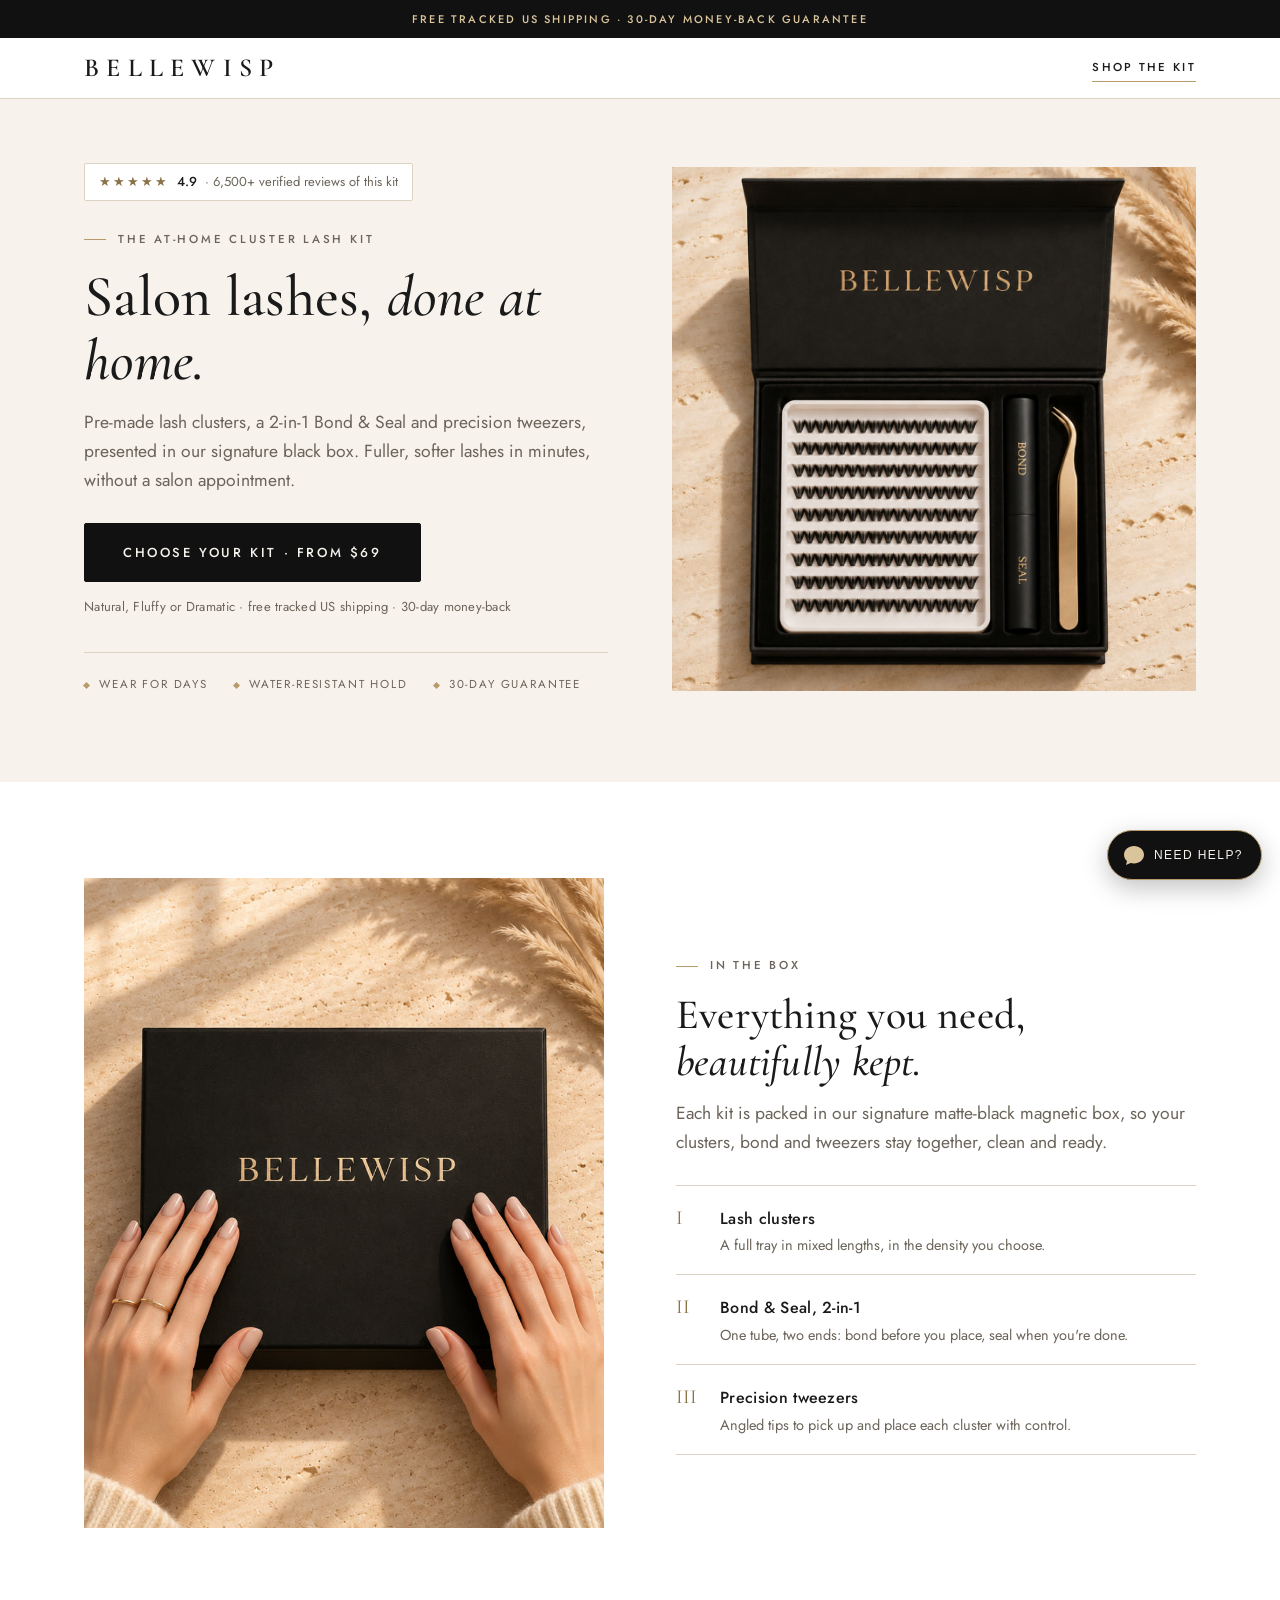
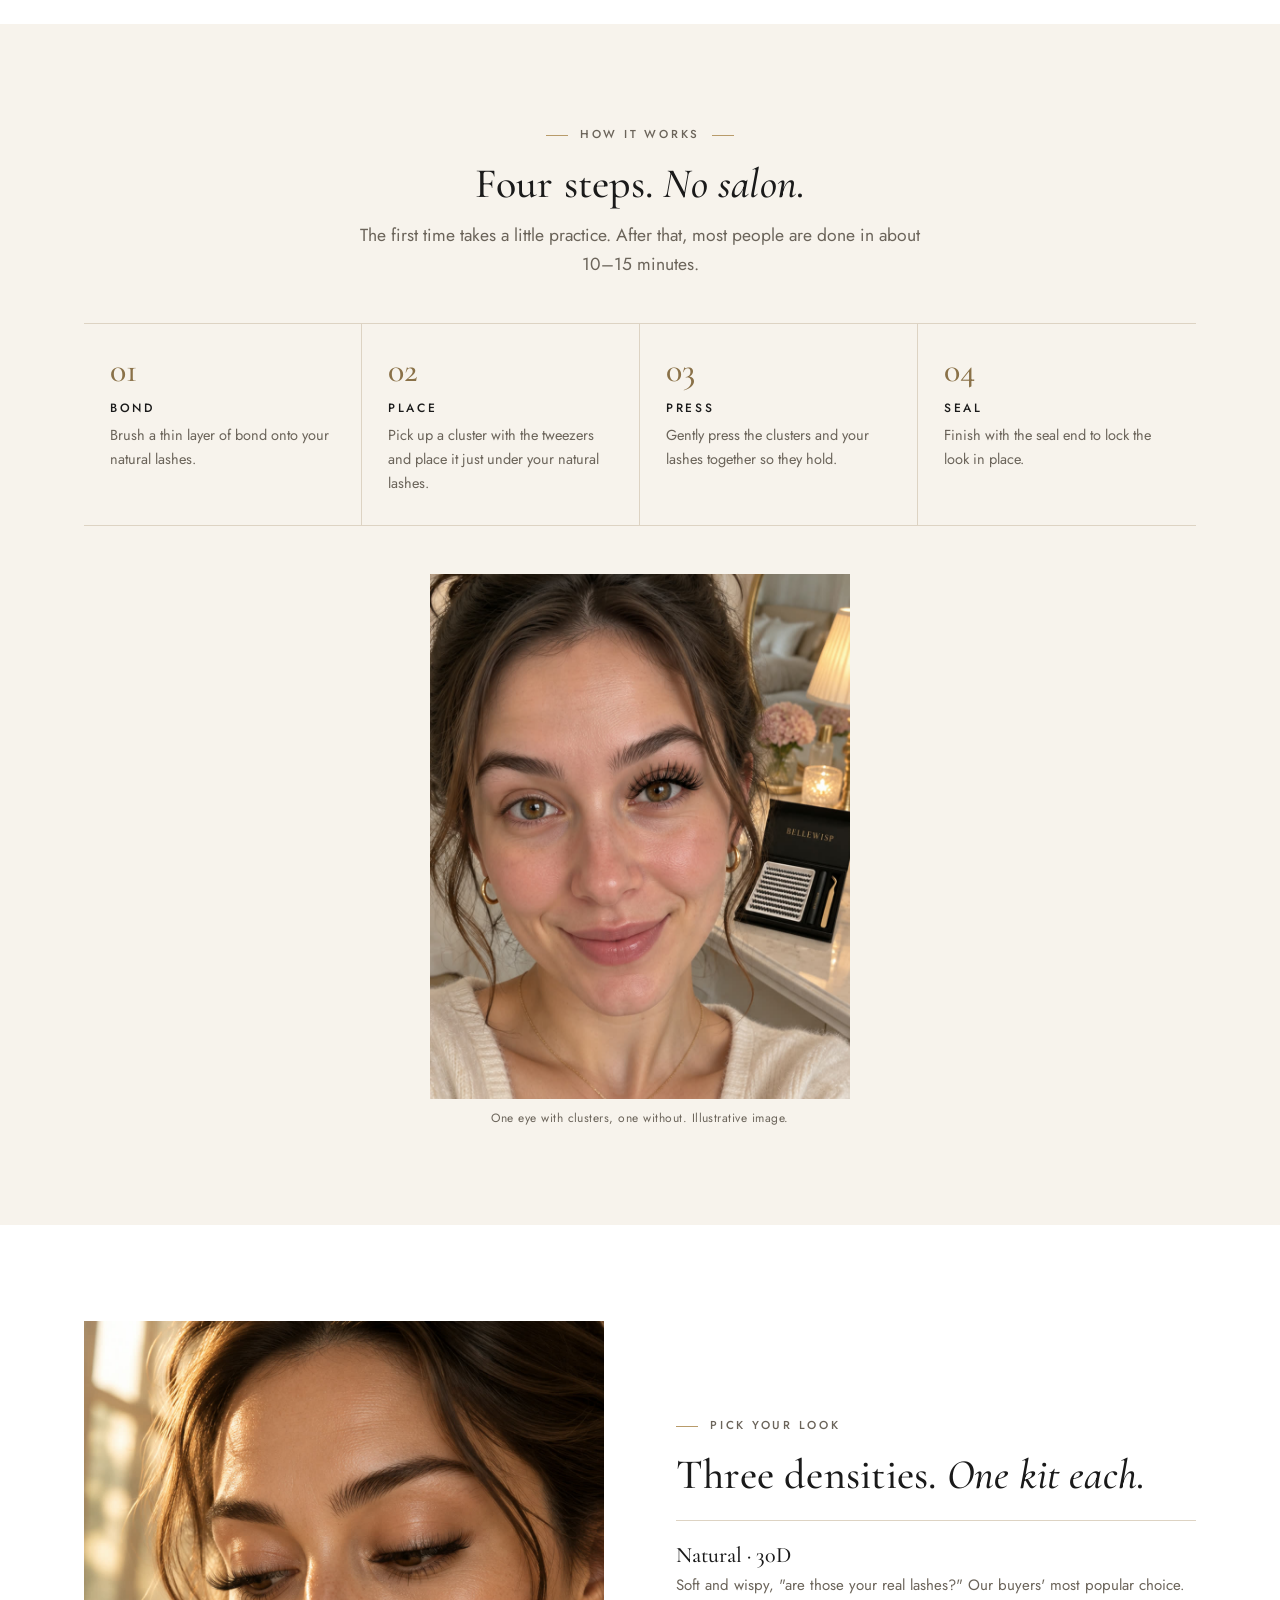
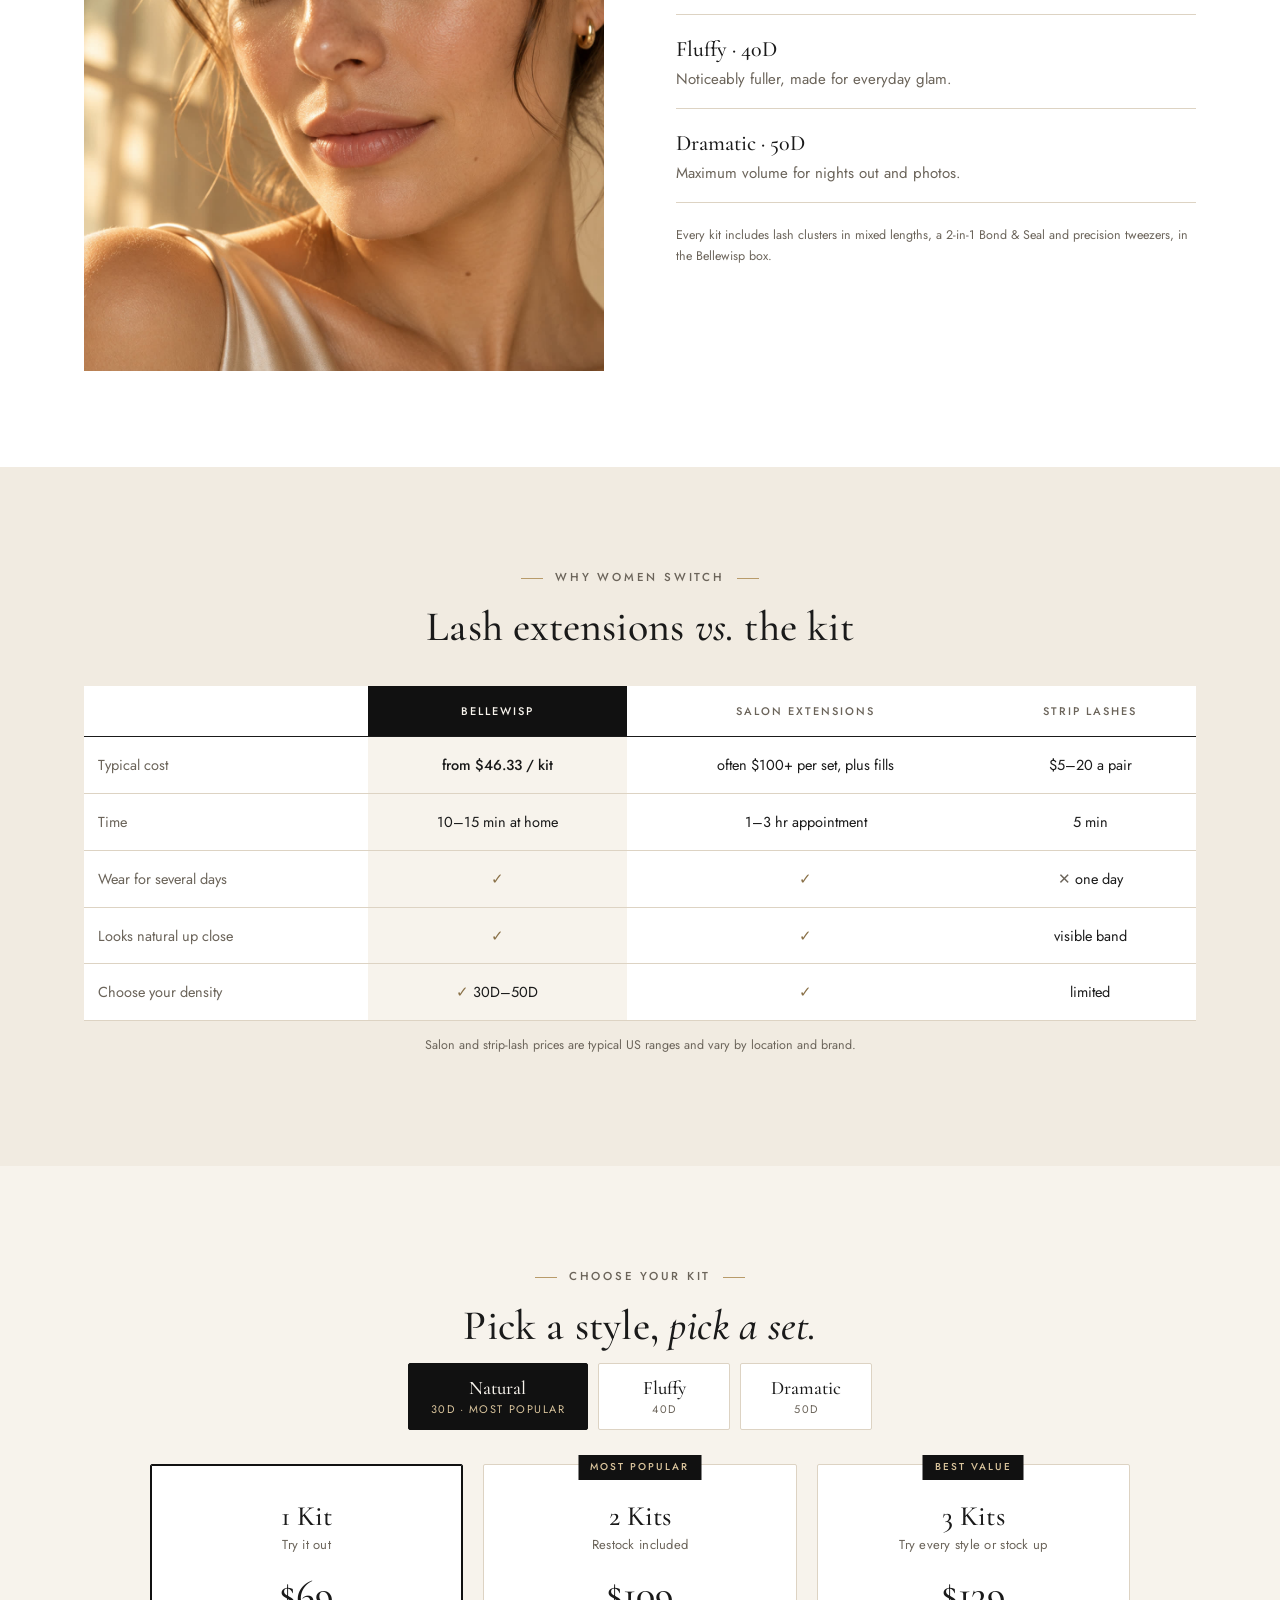
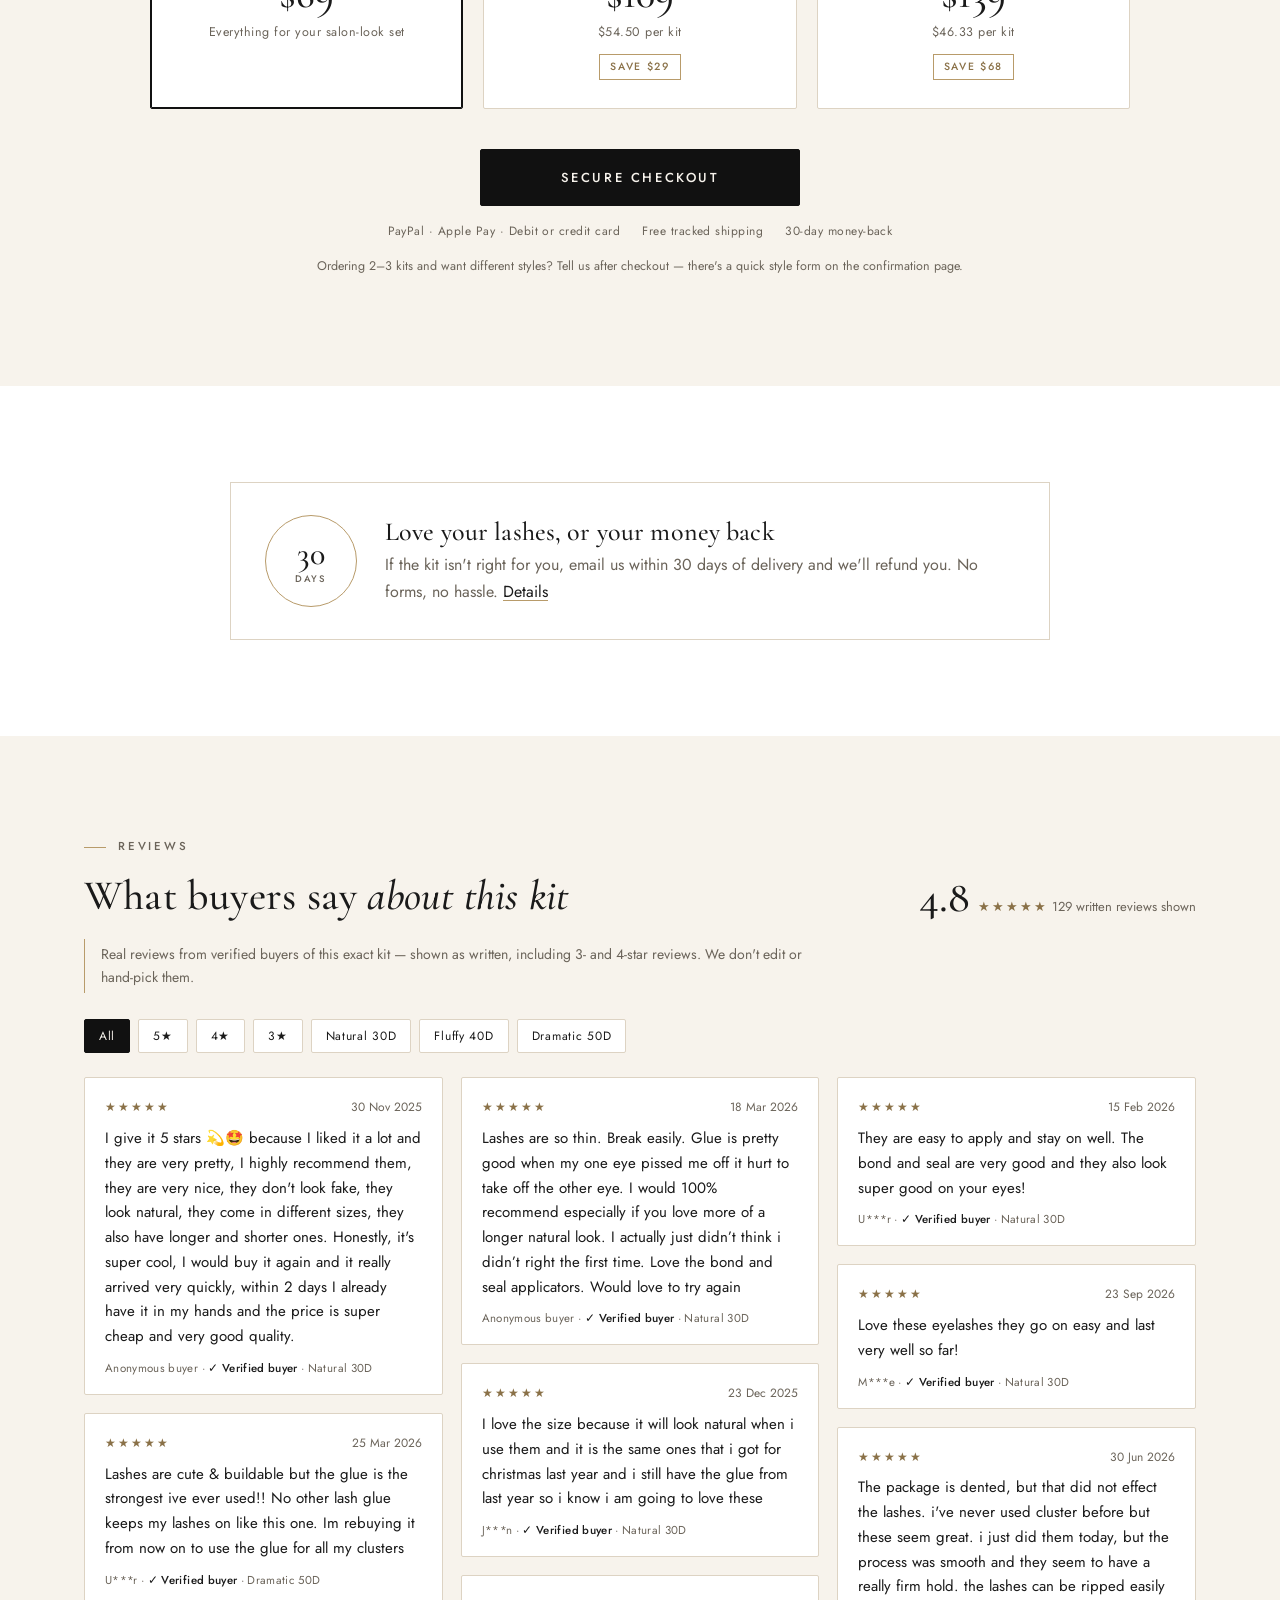
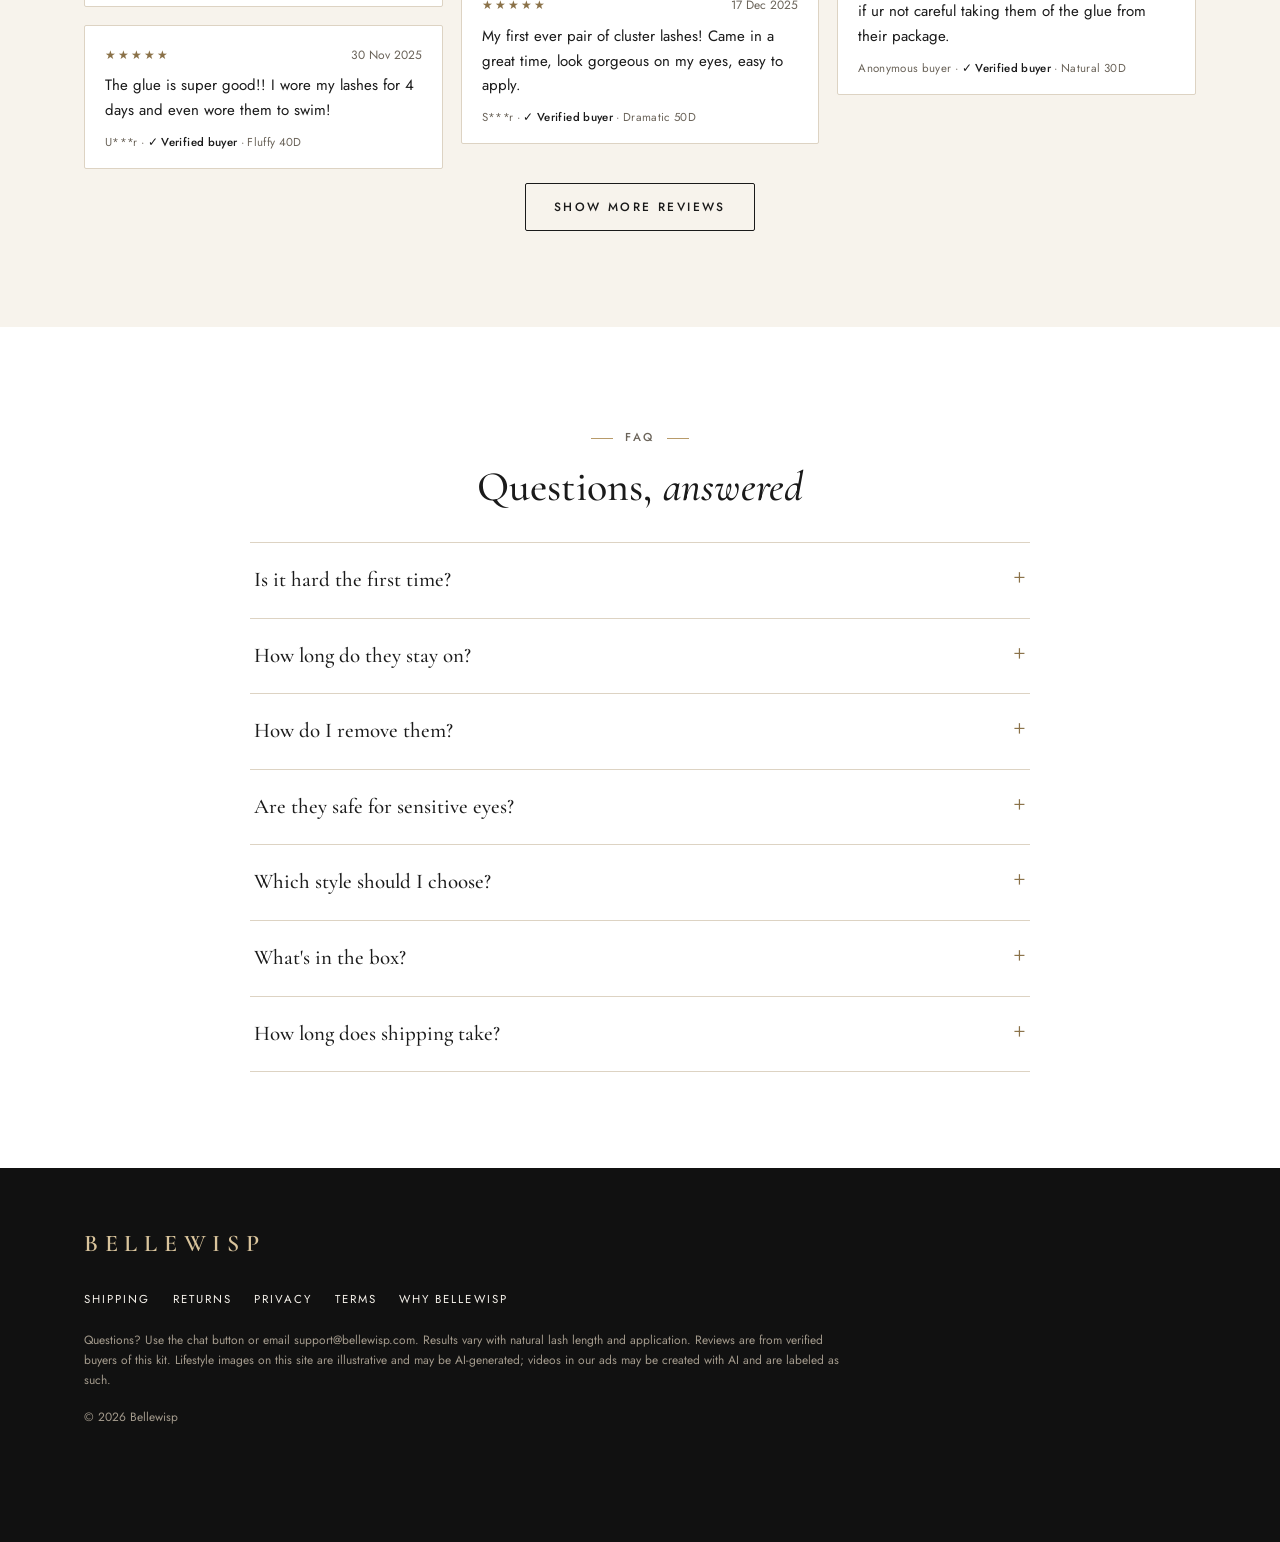
==== commit 3c2a1f7e: "deploy: BELLEWISP@ec50ea0" ====
--- a/index.html
+++ b/index.html
@@ -14,7 +14,7 @@
 <link rel="preconnect" href="https://fonts.googleapis.com">
 <link rel="preconnect" href="https://fonts.gstatic.com" crossorigin>
 <link href="https://fonts.googleapis.com/css2?family=Cormorant+Garamond:ital,wght@0,500;0,600;1,500&family=Jost:wght@300;400;500&display=swap" rel="stylesheet">
-<link rel="stylesheet" href="styles.css?v=3">
+<link rel="stylesheet" href="styles.css?v=4">
 <link rel="preload" as="image" href="assets/premium/box-black.jpg?v=2">
 <!-- Meta Pixel -->
 <script>
@@ -54,15 +54,15 @@
       <span class="eyebrow">The at-home cluster lash kit</span>
       <h1>Salon lashes, <em>done at home.</em></h1>
       <p class="lead">Pre-made lash clusters, a 2-in-1 Bond &amp; Seal and precision tweezers, presented in our signature black box. Fuller, softer lashes in minutes, without a salon appointment.</p>
-      <a class="cta-btn" href="#offer">Shop the kit</a>
-      <div class="cta-sub">Natural, Fluffy or Dramatic · free tracked shipping</div>
+      <a class="cta-btn" href="#offer">Choose your kit · from $69</a>
+      <div class="cta-sub">Natural, Fluffy or Dramatic · free tracked US shipping · 30-day money-back</div>
       <div class="trust-row">
         <span>Wear for days</span>
         <span>Water-resistant hold</span>
         <span>30-day guarantee</span>
       </div>
     </div>
-    <div class="hero-img"><img src="assets/premium/box-black.jpg?v=2" width="1200" height="1200" alt="The Bellewisp kit: open black box with a tray of lash clusters, a Bond and Seal tube and gold tweezers" loading="eager" fetchpriority="high"></div>
+    <a class="hero-img" href="#offer" aria-label="See the kits and prices"><img src="assets/premium/box-black.jpg?v=2" width="1200" height="1200" alt="The Bellewisp kit: open black box with a tray of lash clusters, a Bond and Seal tube and gold tweezers" loading="eager" fetchpriority="high"></a>
   </div>
 </section>
 
@@ -247,7 +247,7 @@
   </div>
 </div>
 
-<script src="app.js?v=8"></script>
+<script src="app.js?v=9"></script>
 <script src="chat.js?v=2"></script>
 </body>
 </html>
--- a/styles.css
+++ b/styles.css
@@ -57,6 +57,7 @@
 .trust-row{display:flex;flex-wrap:wrap;gap:10px 26px;margin-top:34px;padding-top:22px;border-top:1px solid var(--line);font-size:11.5px;letter-spacing:.16em;text-transform:uppercase;color:var(--muted)}
 .trust-row span::before{content:"";display:inline-block;width:5px;height:5px;background:var(--gold);transform:rotate(45deg);margin-right:10px;vertical-align:middle}
 .hero-img{overflow:hidden;background:var(--stone);aspect-ratio:1/1}
+.hero-img{display:block}
 .hero-img img{width:100%;height:100%;object-fit:cover}
 .rating-pill{display:inline-flex;align-items:center;flex-wrap:wrap;gap:8px;border:1px solid var(--line);background:var(--white);border-radius:2px;padding:7px 14px;font-size:13px;color:var(--muted);margin-bottom:24px}
 .rating-pill b{color:var(--ink)}
@@ -238,7 +239,9 @@
   .container{padding:0 18px}
   .header-in{padding:14px 18px}
   .hero{padding:28px 0 60px}
-  .hero-grid > .hero-img{order:-1}
+  /* 20.11 Clarity: 50% left before 10% scroll — headline + price + CTA first, image after (tappable → offer) */
+  .hero-grid{gap:28px}
+  .hero-img{aspect-ratio:4/3}
   .bundles{grid-template-columns:1fr;gap:16px}
   .bundle{display:grid;grid-template-columns:1fr auto;grid-template-areas:"name price" "qty price" "per save";column-gap:12px;align-items:center;text-align:left;padding:22px 18px 18px}
   .bundle h3{grid-area:name;margin:0;font-size:24px}.bundle .qty-note{grid-area:qty;margin:0}.bundle .per{grid-area:per;margin:6px 0 0}
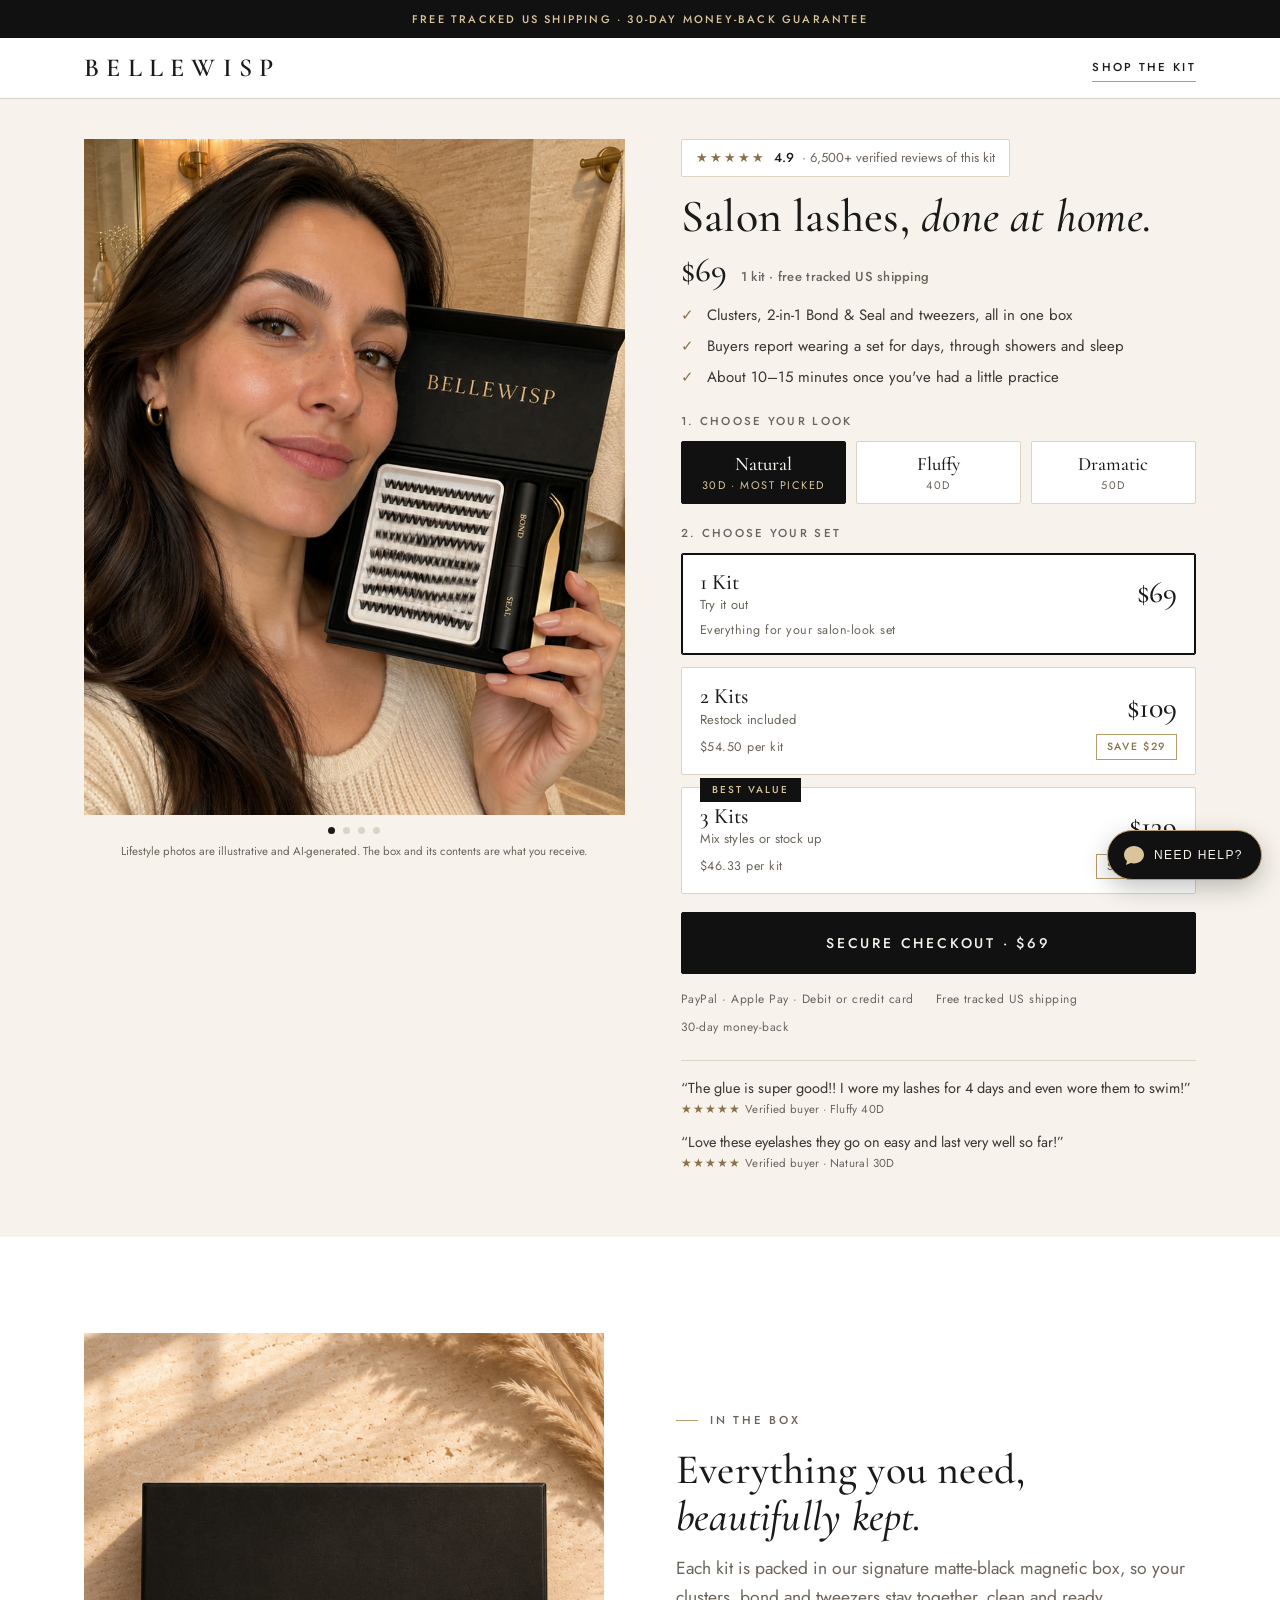
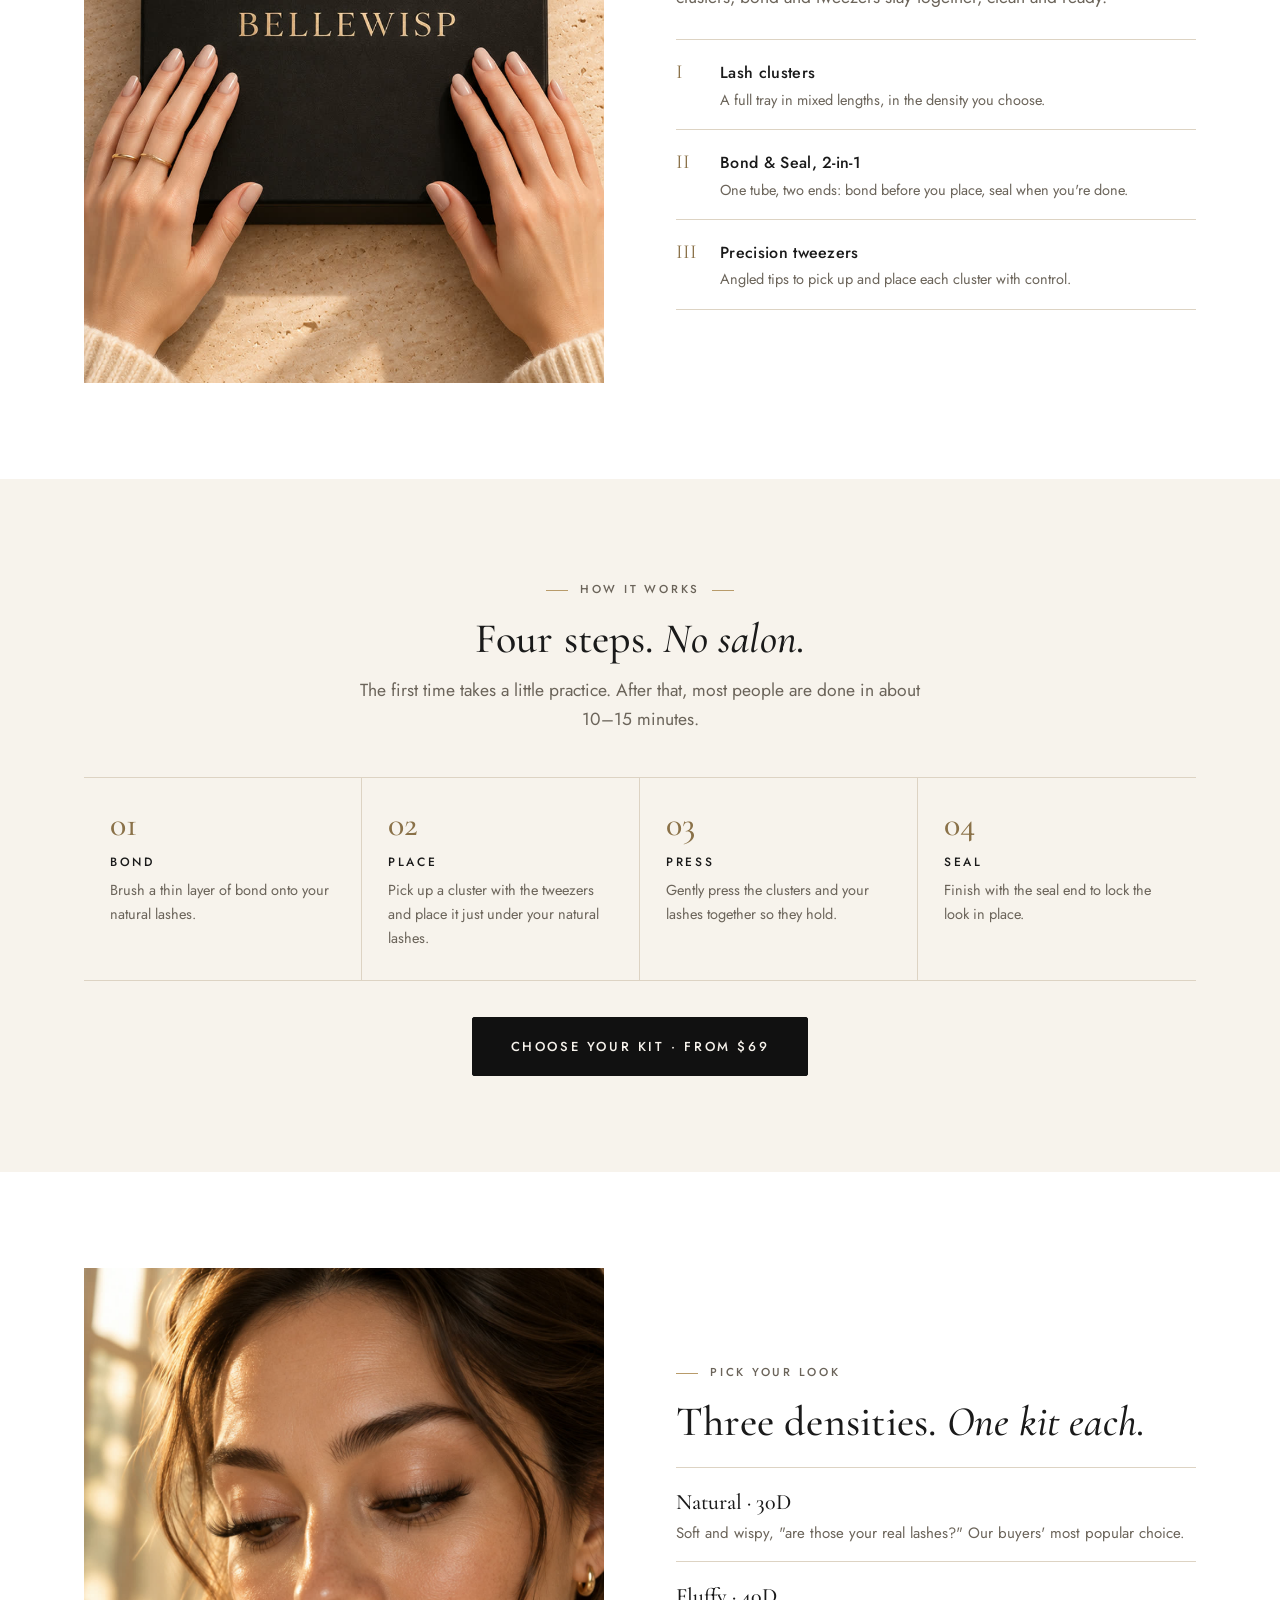
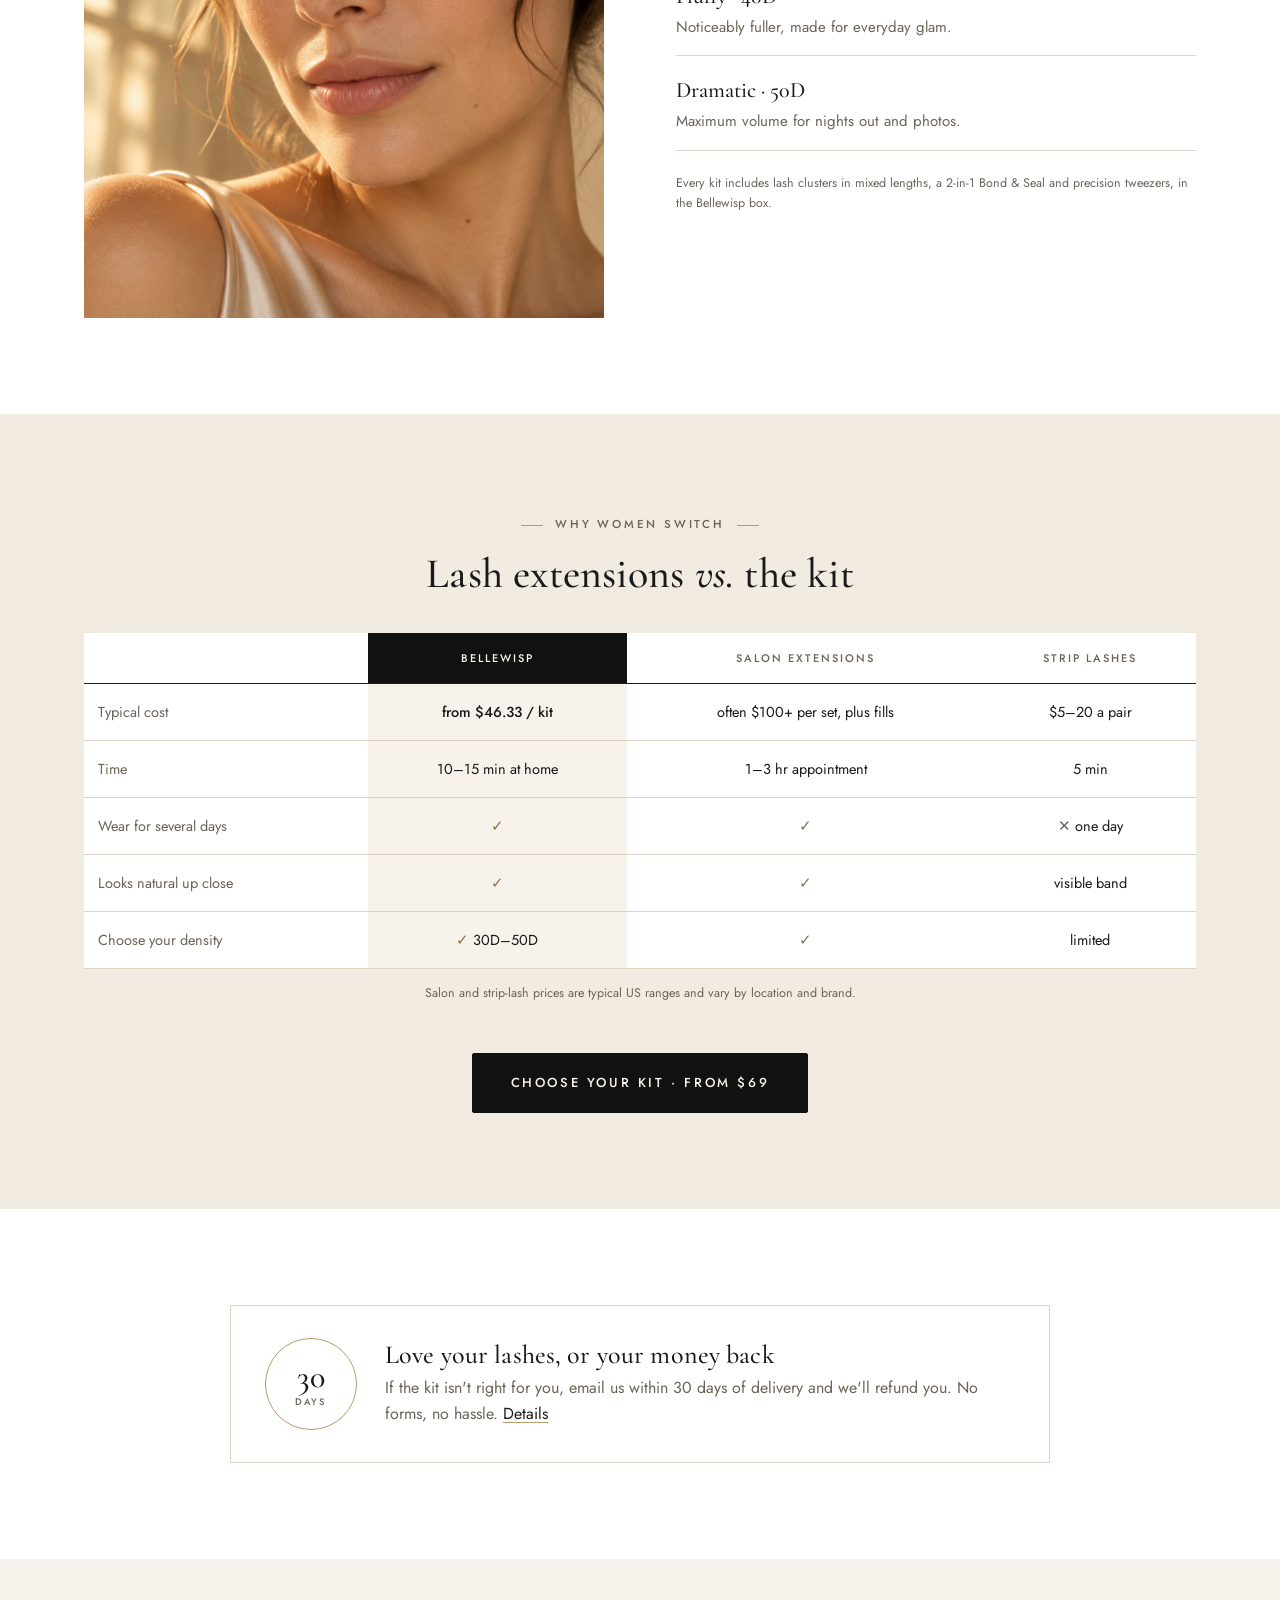
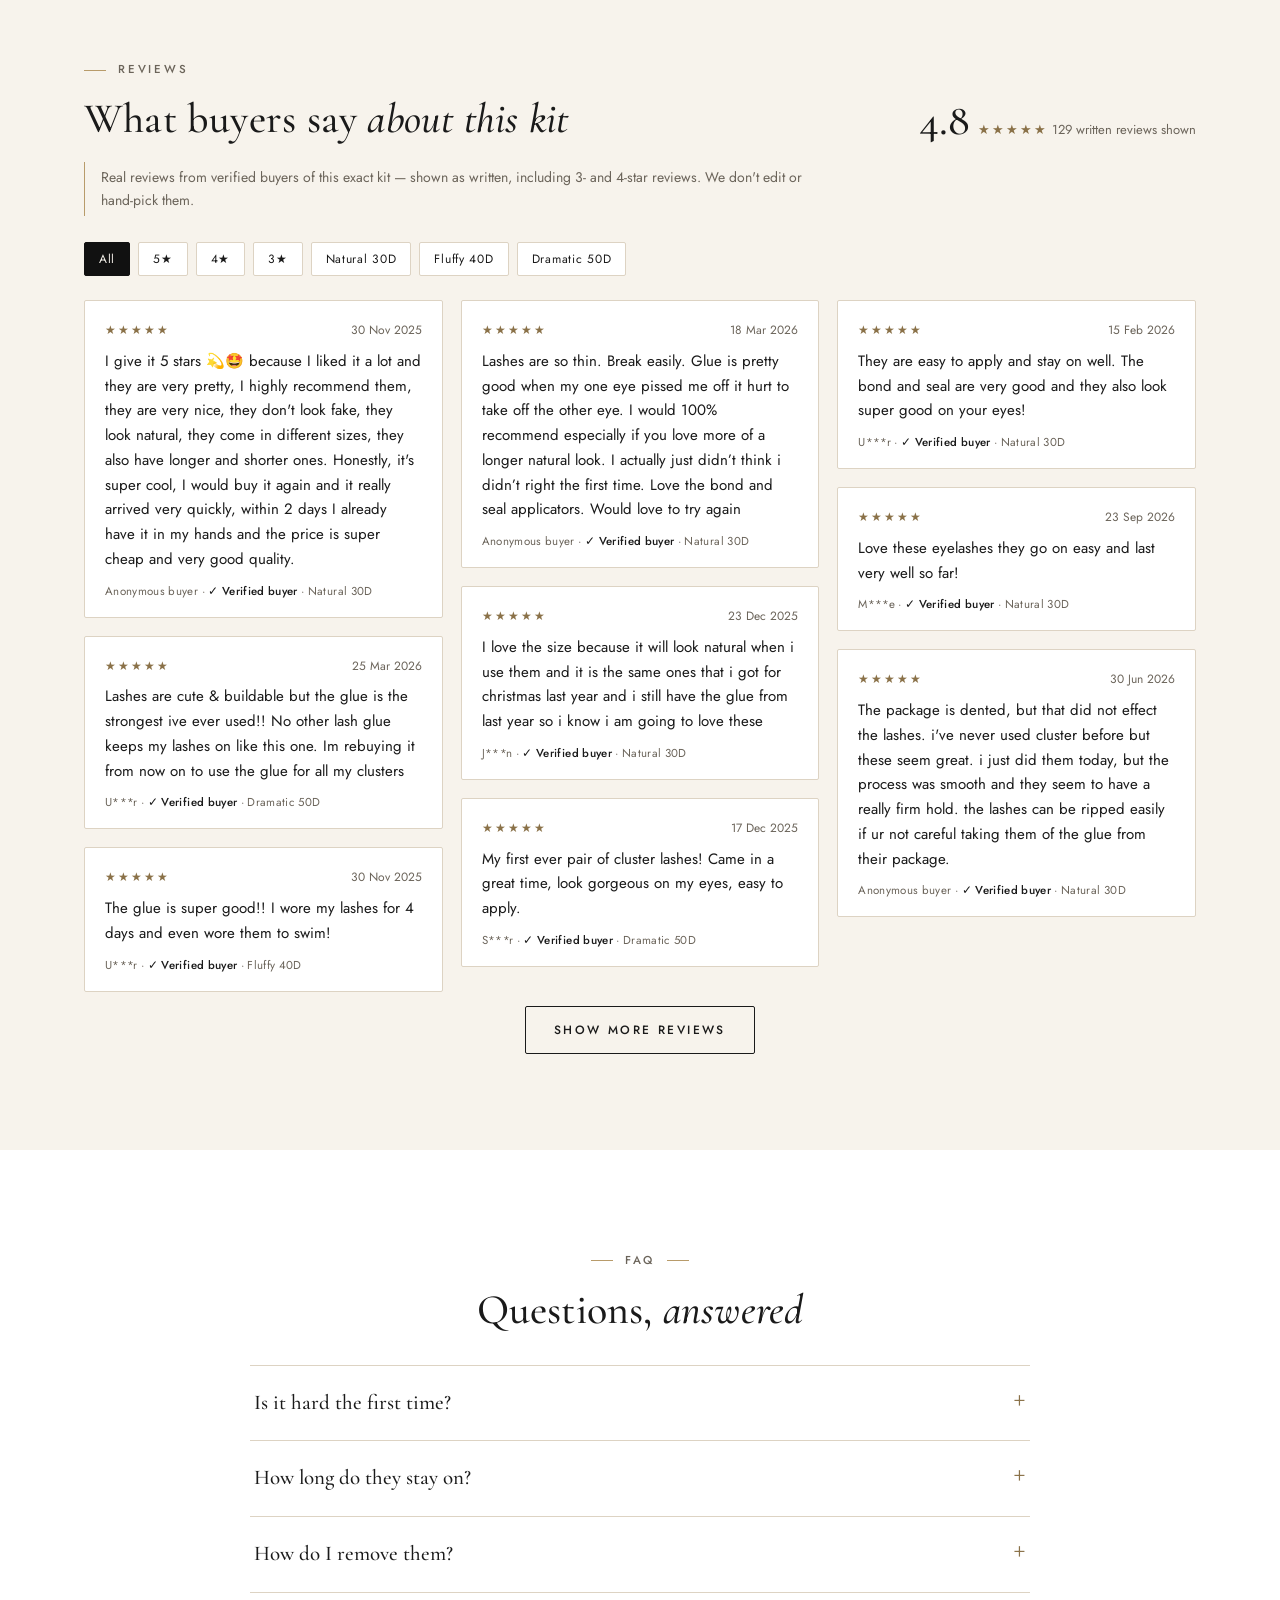
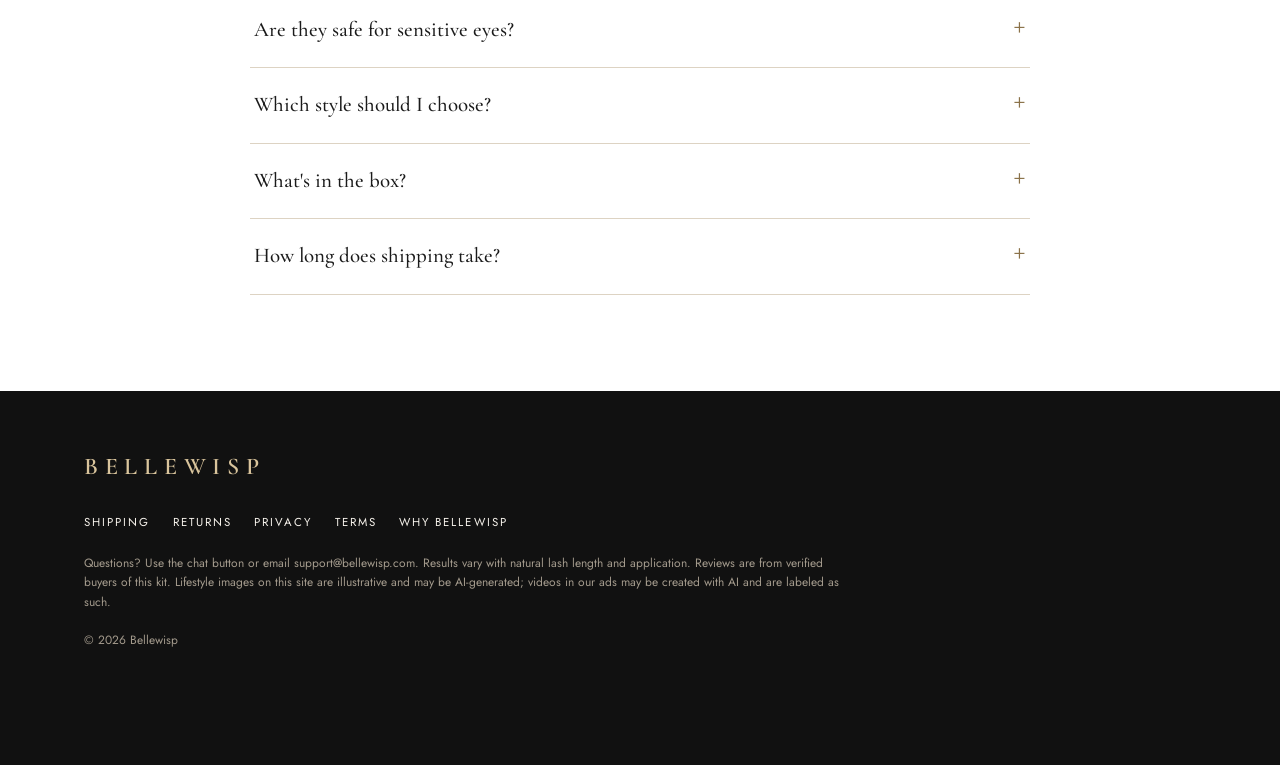
==== commit ec33a34b: "deploy: BELLEWISP@36f21f8" ====
--- a/index.html
+++ b/index.html
@@ -14,8 +14,8 @@
 <link rel="preconnect" href="https://fonts.googleapis.com">
 <link rel="preconnect" href="https://fonts.gstatic.com" crossorigin>
 <link href="https://fonts.googleapis.com/css2?family=Cormorant+Garamond:ital,wght@0,500;0,600;1,500&family=Jost:wght@300;400;500&display=swap" rel="stylesheet">
-<link rel="stylesheet" href="styles.css?v=4">
-<link rel="preload" as="image" href="assets/premium/box-black.jpg?v=2">
+<link rel="stylesheet" href="styles.css?v=7">
+<link rel="preload" as="image" href="assets/premium/p4-selfie.jpg">
 <!-- Meta Pixel -->
 <script>
 window.META_PIXEL_ID = "3584146345123169";
@@ -46,23 +46,58 @@
   </div>
 </header>
 
-<!-- HERO -->
-<section class="hero">
-  <div class="container hero-grid">
-    <div>
-      <div class="rating-pill"><span class="stars">★★★★★</span> <b>4.9</b> · 6,500+ verified reviews of this kit</div>
-      <span class="eyebrow">The at-home cluster lash kit</span>
+<!-- HERO = BUY BOX (21.11 CRO: price, style, bundle and checkout above the fold — Clarity showed ~1 in 8 visitors ever reached the old offer section) -->
+<section class="pdp" id="offer">
+  <div class="container pdp-grid">
+    <div class="gallery-wrap">
+      <div class="gallery" id="gallery" tabindex="0" aria-label="Product photos">
+        <figure><img src="assets/premium/p4-selfie.jpg" width="900" height="1608" alt="Woman wearing soft cluster lashes, holding the open Bellewisp box with clusters, Bond and Seal and gold tweezers" loading="eager" fetchpriority="high"></figure>
+        <figure><img src="assets/premium/box-black.jpg?v=2" width="1200" height="1200" alt="What's in the box: a tray of lash clusters, a dual-ended Bond / Seal tube and curved gold tweezers" loading="lazy"></figure>
+        <figure><img src="assets/premium/p5-half.jpg" width="900" height="1608" alt="One eye with lash clusters, one without" loading="lazy"><figcaption>One eye done, one eye not</figcaption></figure>
+        <figure><img src="assets/premium/model-closeup.jpg" width="1200" height="1500" alt="Close-up of soft, wispy cluster lashes" loading="lazy"></figure>
+      </div>
+      <div class="dots" id="dots" aria-hidden="true"><i class="on"></i><i></i><i></i><i></i></div>
+      <p class="g-note">Lifestyle photos are illustrative and AI-generated. The box and its contents are what you receive.</p>
+    </div>
+    <div class="buybox">
+      <a class="rating-pill" href="#reviews"><span class="stars">★★★★★</span> <b>4.9</b> · 6,500+ verified reviews of this kit</a>
       <h1>Salon lashes, <em>done at home.</em></h1>
-      <p class="lead">Pre-made lash clusters, a 2-in-1 Bond &amp; Seal and precision tweezers, presented in our signature black box. Fuller, softer lashes in minutes, without a salon appointment.</p>
-      <a class="cta-btn" href="#offer">Choose your kit · from $69</a>
-      <div class="cta-sub">Natural, Fluffy or Dramatic · free tracked US shipping · 30-day money-back</div>
-      <div class="trust-row">
-        <span>Wear for days</span>
-        <span>Water-resistant hold</span>
-        <span>30-day guarantee</span>
-      </div>
-    </div>
-    <a class="hero-img" href="#offer" aria-label="See the kits and prices"><img src="assets/premium/box-black.jpg?v=2" width="1200" height="1200" alt="The Bellewisp kit: open black box with a tray of lash clusters, a Bond and Seal tube and gold tweezers" loading="eager" fetchpriority="high"></a>
+      <div class="pdp-price"><span id="pdp-price">$69</span> <small id="pdp-per">1 kit · free tracked US shipping</small></div>
+      <ul class="ticks">
+        <li>Clusters, 2-in-1 Bond &amp; Seal and tweezers, all in one box</li>
+        <li>Buyers report wearing a set for days, through showers and sleep</li>
+        <li>About 10–15 minutes once you've had a little practice</li>
+      </ul>
+      <div class="opt-label">1. Choose your look</div>
+      <div class="picker" id="picker">
+        <button type="button" data-style="30D" class="on">Natural<small>30D · most picked</small></button>
+        <button type="button" data-style="40D">Fluffy<small>40D</small></button>
+        <button type="button" data-style="50D">Dramatic<small>50D</small></button>
+      </div>
+      <div class="opt-label">2. Choose your set</div>
+      <div class="bundles">
+        <div class="bundle selected" data-sku="1kit" role="button" tabindex="0">
+          <h3>1 Kit</h3><p class="qty-note">Try it out</p>
+          <div class="price">$69</div><div class="per">Everything for your salon-look set</div>
+        </div>
+        <div class="bundle" data-sku="2kit" role="button" tabindex="0">
+          <h3>2 Kits</h3><p class="qty-note">Restock included</p>
+          <div class="price">$109</div><div class="per">$54.50 per kit</div><span class="save">Save $29</span>
+        </div>
+        <div class="bundle" data-sku="3kit" role="button" tabindex="0">
+          <span class="tag">BEST VALUE</span>
+          <h3>3 Kits</h3><p class="qty-note">Mix styles or stock up</p>
+          <div class="price">$139</div><div class="per">$46.33 per kit</div><span class="save">Save $68</span>
+        </div>
+      </div>
+      <button class="cta-btn buy-btn" id="checkout-btn" type="button">Secure checkout · $69</button>
+      <div class="secure"><span>PayPal · Apple Pay · Debit or credit card</span><span>Free tracked US shipping</span><span>30-day money-back</span></div>
+      <p class="mix-note" id="mix-note" hidden>Want different styles in your set? Pick them on the confirmation page after checkout.</p>
+      <div class="mini-revs">
+        <blockquote>“The glue is super good!! I wore my lashes for 4 days and even wore them to swim!”<cite>Verified buyer · Fluffy 40D</cite></blockquote>
+        <blockquote>“Love these eyelashes they go on easy and last very well so far!”<cite>Verified buyer · Natural 30D</cite></blockquote>
+      </div>
+    </div>
   </div>
 </section>
 
@@ -95,10 +130,7 @@
       <div class="step"><b>03</b><h3>Press</h3><p>Gently press the clusters and your lashes together so they hold.</p></div>
       <div class="step"><b>04</b><h3>Seal</h3><p>Finish with the seal end to lock the look in place.</p></div>
     </div>
-    <figure class="how-img">
-      <img src="assets/premium/p3-half.jpg" width="900" height="1609" alt="Close-up selfie: one eye wearing lash clusters, the other without, with the Bellewisp box on the vanity" loading="lazy">
-      <figcaption>One eye with clusters, one without. Illustrative image.</figcaption>
-    </figure>
+    <a class="cta-btn band-btn" href="#offer">Choose your kit · from $69</a>
   </div>
 </section>
 
@@ -135,40 +167,7 @@
     </table>
     </div>
     <p class="note" style="margin-top:14px">Salon and strip-lash prices are typical US ranges and vary by location and brand.</p>
-  </div>
-</section>
-
-<!-- OFFER -->
-<section class="section soft" id="offer">
-  <div class="container center">
-    <span class="eyebrow">Choose your kit</span>
-    <h2>Pick a style, <em>pick a set.</em></h2>
-    <div class="picker" id="picker">
-      <button type="button" data-style="30D" class="on">Natural<small>30D · most popular</small></button>
-      <button type="button" data-style="40D">Fluffy<small>40D</small></button>
-      <button type="button" data-style="50D">Dramatic<small>50D</small></button>
-    </div>
-    <div class="bundles">
-      <div class="bundle selected" data-sku="1kit">
-        <h3>1 Kit</h3><p class="qty-note">Try it out</p>
-        <div class="price">$69</div><div class="per">Everything for your salon-look set</div>
-      </div>
-      <div class="bundle" data-sku="2kit">
-        <span class="tag">MOST POPULAR</span>
-        <h3>2 Kits</h3><p class="qty-note">Restock included</p>
-        <div class="price">$109</div><div class="per">$54.50 per kit</div><span class="save">Save $29</span>
-      </div>
-      <div class="bundle" data-sku="3kit">
-        <span class="tag">BEST VALUE</span>
-        <h3>3 Kits</h3><p class="qty-note">Try every style or stock up</p>
-        <div class="price">$139</div><div class="per">$46.33 per kit</div><span class="save">Save $68</span>
-      </div>
-    </div>
-    <div class="offer-cta">
-      <button class="cta-btn" id="checkout-btn" type="button">Secure checkout</button>
-      <div class="secure"><span>PayPal · Apple Pay · Debit or credit card</span><span>Free tracked shipping</span><span>30-day money-back</span></div>
-      <p class="note" style="margin-top:14px">Ordering 2–3 kits and want different styles? Tell us after checkout — there's a quick style form on the confirmation page.</p>
-    </div>
+    <a class="cta-btn band-btn" href="#offer">Choose your kit · from $69</a>
   </div>
 </section>
 
@@ -232,6 +231,14 @@
   </div>
 </footer>
 
+<!-- small rotating verified-review toast (real reviews of this kit only) -->
+<div class="proof-toast" id="proof-toast" hidden role="status" aria-live="polite">
+  <div class="proof-stars">★★★★★</div>
+  <p id="proof-text"></p>
+  <div class="proof-who"><span id="proof-name"></span> · ✓ Verified buyer</div>
+  <button class="proof-close" id="proof-close" type="button" aria-label="Close">×</button>
+</div>
+
 <div class="sticky-cta">
   <div class="p" id="sticky-price">$69 <small>1 kit · Natural 30D</small></div>
   <button class="cta-btn" id="sticky-btn" type="button">Checkout</button>
@@ -247,7 +254,7 @@
   </div>
 </div>
 
-<script src="app.js?v=9"></script>
+<script src="app.js?v=11"></script>
 <script src="chat.js?v=2"></script>
 </body>
 </html>
--- a/styles.css
+++ b/styles.css
@@ -62,6 +62,62 @@
 .rating-pill{display:inline-flex;align-items:center;flex-wrap:wrap;gap:8px;border:1px solid var(--line);background:var(--white);border-radius:2px;padding:7px 14px;font-size:13px;color:var(--muted);margin-bottom:24px}
 .rating-pill b{color:var(--ink)}
 
+/* hero buy box (21.11): gallery + price + style + set + checkout above the fold */
+.pdp{background:var(--ivory);padding:40px 0 64px}
+.pdp-grid{display:grid;grid-template-columns:1.05fr 1fr;gap:56px;align-items:start}
+.gallery-wrap{position:sticky;top:16px;min-width:0}
+.gallery{display:flex;overflow-x:auto;scroll-snap-type:x mandatory;-webkit-overflow-scrolling:touch;scrollbar-width:none;background:var(--stone);aspect-ratio:4/5}
+.gallery::-webkit-scrollbar{display:none}
+.gallery figure{flex:0 0 100%;margin:0;scroll-snap-align:start;position:relative}
+.gallery img{width:100%;height:100%;object-fit:cover;object-position:50% 38%}
+.gallery figcaption{position:absolute;left:12px;bottom:12px;background:rgba(17,17,17,.72);color:var(--ivory);font-size:11px;letter-spacing:.12em;text-transform:uppercase;padding:5px 10px}
+.dots{display:flex;justify-content:center;gap:8px;margin-top:12px}
+.dots i{width:7px;height:7px;border-radius:50%;background:var(--line);cursor:pointer}
+.dots i.on{background:var(--ink)}
+.g-note{font-size:11.5px;color:var(--muted);text-align:center;margin:8px 0 0}
+.buybox h1{font-size:46px;margin:14px 0 10px}
+.buybox .rating-pill{text-decoration:none;margin:0}
+.pdp-price{font-family:var(--serif);font-size:34px;font-weight:500;line-height:1.1;margin-bottom:14px}
+.pdp-price small{font-family:var(--sans);font-size:13px;color:var(--muted);letter-spacing:.02em;margin-left:6px}
+.ticks{list-style:none;margin:0 0 22px;padding:0}
+.ticks li{position:relative;padding-left:26px;margin:6px 0;font-size:15px;color:#3A3630}
+.ticks li::before{content:"✓";position:absolute;left:0;top:0;color:var(--gold-deep);font-weight:500}
+.opt-label{font-size:11.5px;font-weight:500;letter-spacing:.2em;text-transform:uppercase;color:var(--muted);margin:6px 0 10px}
+.buybox .picker{justify-content:flex-start;margin:0 0 20px}
+.buybox .picker button{flex:1 1 0;min-width:0;padding:10px 8px}
+.buybox .bundles{grid-template-columns:1fr;gap:12px;max-width:none;margin:0 0 18px}
+.buybox .bundle{display:grid;grid-template-columns:1fr auto;grid-template-areas:"name price" "qty price" "per save";column-gap:12px;align-items:center;text-align:left;padding:16px 18px 14px}
+.buybox .bundle h3{grid-area:name;margin:0;font-size:22px}.buybox .bundle .qty-note{grid-area:qty;margin:0}.buybox .bundle .per{grid-area:per;margin:4px 0 0}
+.buybox .bundle .price{grid-area:price;font-size:30px;text-align:right}.buybox .bundle .save{grid-area:save;margin:4px 0 0;justify-self:end}
+.buybox .bundle .tag{left:18px;transform:none;top:-10px}
+.buy-btn{width:100%;font-size:14px;padding:20px 24px}
+.buybox .secure{justify-content:flex-start}
+.mix-note{font-size:12.5px;color:var(--muted);margin:10px 0 0}.mix-note[hidden]{display:none}
+.mini-revs{margin-top:22px;border-top:1px solid var(--line);padding-top:16px;display:grid;gap:12px}
+.mini-revs blockquote{margin:0;font-size:14.5px;color:#3A3630;line-height:1.5}
+.mini-revs cite{display:block;font-style:normal;font-size:11.5px;color:var(--muted);margin-top:3px;letter-spacing:.03em}
+.mini-revs cite::before{content:"★★★★★ ";color:var(--gold-deep);letter-spacing:1px}
+.band-btn{margin-top:36px}
+.sticky-cta.away{transform:translateY(110%)}
+.sticky-cta{transition:transform .25s}
+@media (max-width:860px){
+  .pdp{padding:0 0 48px}
+  .pdp-grid{grid-template-columns:1fr;gap:18px}
+  .pdp .container{padding:0}
+  .gallery-wrap{position:static}
+  .gallery{aspect-ratio:6/5}
+  .dots{margin-top:8px}
+  .buybox{padding:0 18px}
+  .buybox h1{font-size:32px;margin:10px 0 6px}
+  .buybox .rating-pill{font-size:12px;padding:5px 10px}
+  .pdp-price{font-size:30px;margin-bottom:10px}
+  .g-note{padding:0 18px;font-size:10.5px;margin-top:4px}
+  /* while the big checkout button is on screen, keep the chat bubble off it */
+  body.buy-visible .oxc:not(.open){opacity:0;pointer-events:none}
+  .oxc{transition:opacity .2s}
+  .ticks li{font-size:14px;margin:4px 0}
+}
+
 /* signature box / in the box */
 .split{display:grid;grid-template-columns:1fr 1fr;gap:72px;align-items:center}
 .split-img{overflow:hidden;background:var(--stone)}
@@ -171,7 +227,7 @@
 /* upsell modal */
 .up-bg{position:fixed;inset:0;background:rgba(17,17,17,.6);z-index:300;display:flex;align-items:center;justify-content:center;padding:16px}
 .up-bg[hidden]{display:none}
-.up{position:relative;background:var(--ivory);border-radius:2px;max-width:440px;width:100%;padding:30px 26px 22px;box-shadow:0 30px 80px rgba(0,0,0,.3)}
+.up{position:relative;background:var(--ivory);border-radius:2px;max-width:440px;width:100%;padding:30px 26px 22px;box-shadow:0 30px 80px rgba(0,0,0,.3);max-height:calc(100vh - 32px);max-height:calc(100dvh - 32px);overflow-y:auto;-webkit-overflow-scrolling:touch;overscroll-behavior:contain}
 .up h3{font-size:28px}
 .up p{color:var(--muted);font-size:15px;margin:0 0 18px}
 .up-opt{display:flex;justify-content:space-between;align-items:center;gap:12px;width:100%;border:1px solid var(--line);background:var(--white);border-radius:2px;padding:14px 16px;margin-bottom:10px;cursor:pointer;font-family:var(--sans);text-align:left;color:var(--ink)}
@@ -179,7 +235,10 @@
 .up-opt b{font-family:var(--serif);font-size:20px;font-weight:500}.up-opt small{display:block;color:var(--muted);font-size:12.5px}
 .up-opt .pr{font-family:var(--serif);font-weight:500;font-size:24px}
 .up-no{display:block;width:100%;background:none;border:none;color:var(--muted);text-decoration:underline;text-underline-offset:3px;cursor:pointer;margin-top:6px;font-family:var(--sans);font-size:13px;padding:8px}
-.up-x{position:absolute;top:8px;right:10px;width:36px;height:36px;border:none;background:none;font-size:26px;line-height:1;color:var(--muted);cursor:pointer}
+.up-x{position:absolute;top:4px;right:4px;width:44px;height:44px;border:none;background:none;font-size:30px;line-height:1;color:var(--ink);cursor:pointer}
+.up h3{padding-right:28px}
+/* short screens (Instagram/Facebook in-app browser): keep the whole popup visible */
+@media (max-height:620px){.up{padding:22px 18px 14px}.up h3{font-size:23px}.up p{font-size:13.5px;margin-bottom:12px}.up-opt{padding:10px 12px;margin-bottom:8px}.up-opt b{font-size:18px}.up-opt .pr{font-size:21px}}
 
 /* advertorial */
 .art{max-width:720px;margin:0 auto;padding:44px 24px 80px}
@@ -277,3 +336,13 @@
   .art h1{font-size:34px}.art h2{font-size:26px}
   .policy h1{font-size:38px}
 }
+
+/* small verified-review toast — bottom-left, never wider than ~260px, never over the chat bubble */
+.proof-toast{position:fixed;left:14px;bottom:20px;z-index:150;width:260px;max-width:calc(100vw - 100px);background:var(--white);border:1px solid var(--line);border-radius:2px;box-shadow:0 10px 30px rgba(17,17,17,.14);padding:10px 30px 10px 12px;animation:proof-in .35s ease}
+@keyframes proof-in{from{transform:translateY(12px);opacity:0}to{transform:none;opacity:1}}
+.proof-toast[hidden]{display:none}
+.proof-stars{color:var(--gold);font-size:11px;letter-spacing:.08em}
+.proof-toast p{font-size:12.5px;line-height:1.35;color:var(--ink);margin:3px 0 4px;display:-webkit-box;-webkit-line-clamp:3;-webkit-box-orient:vertical;overflow:hidden}
+.proof-who{font-size:10.5px;color:var(--muted);letter-spacing:.02em}
+.proof-close{position:absolute;top:0;right:0;width:32px;height:32px;background:none;border:none;font-size:18px;line-height:1;color:var(--muted);cursor:pointer}
+@media (max-width:860px){.proof-toast{bottom:84px;left:10px;width:236px}}
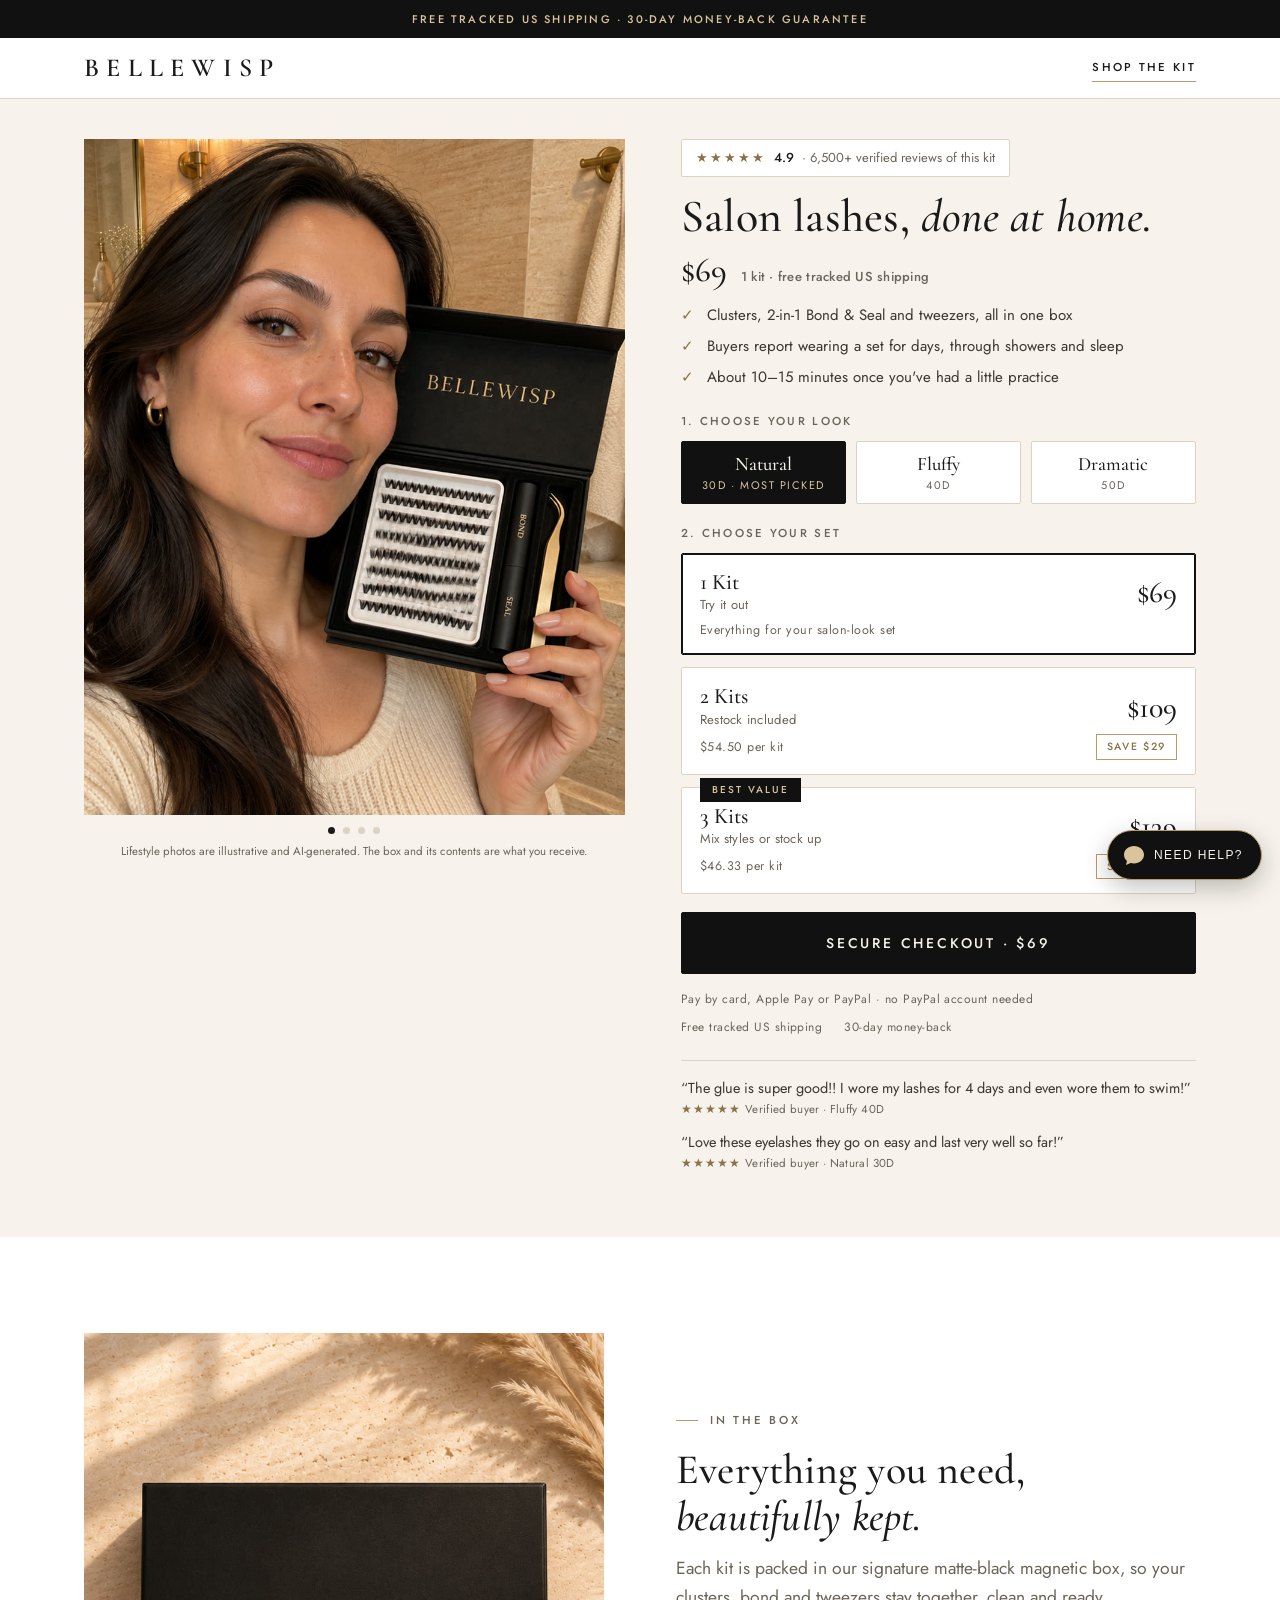
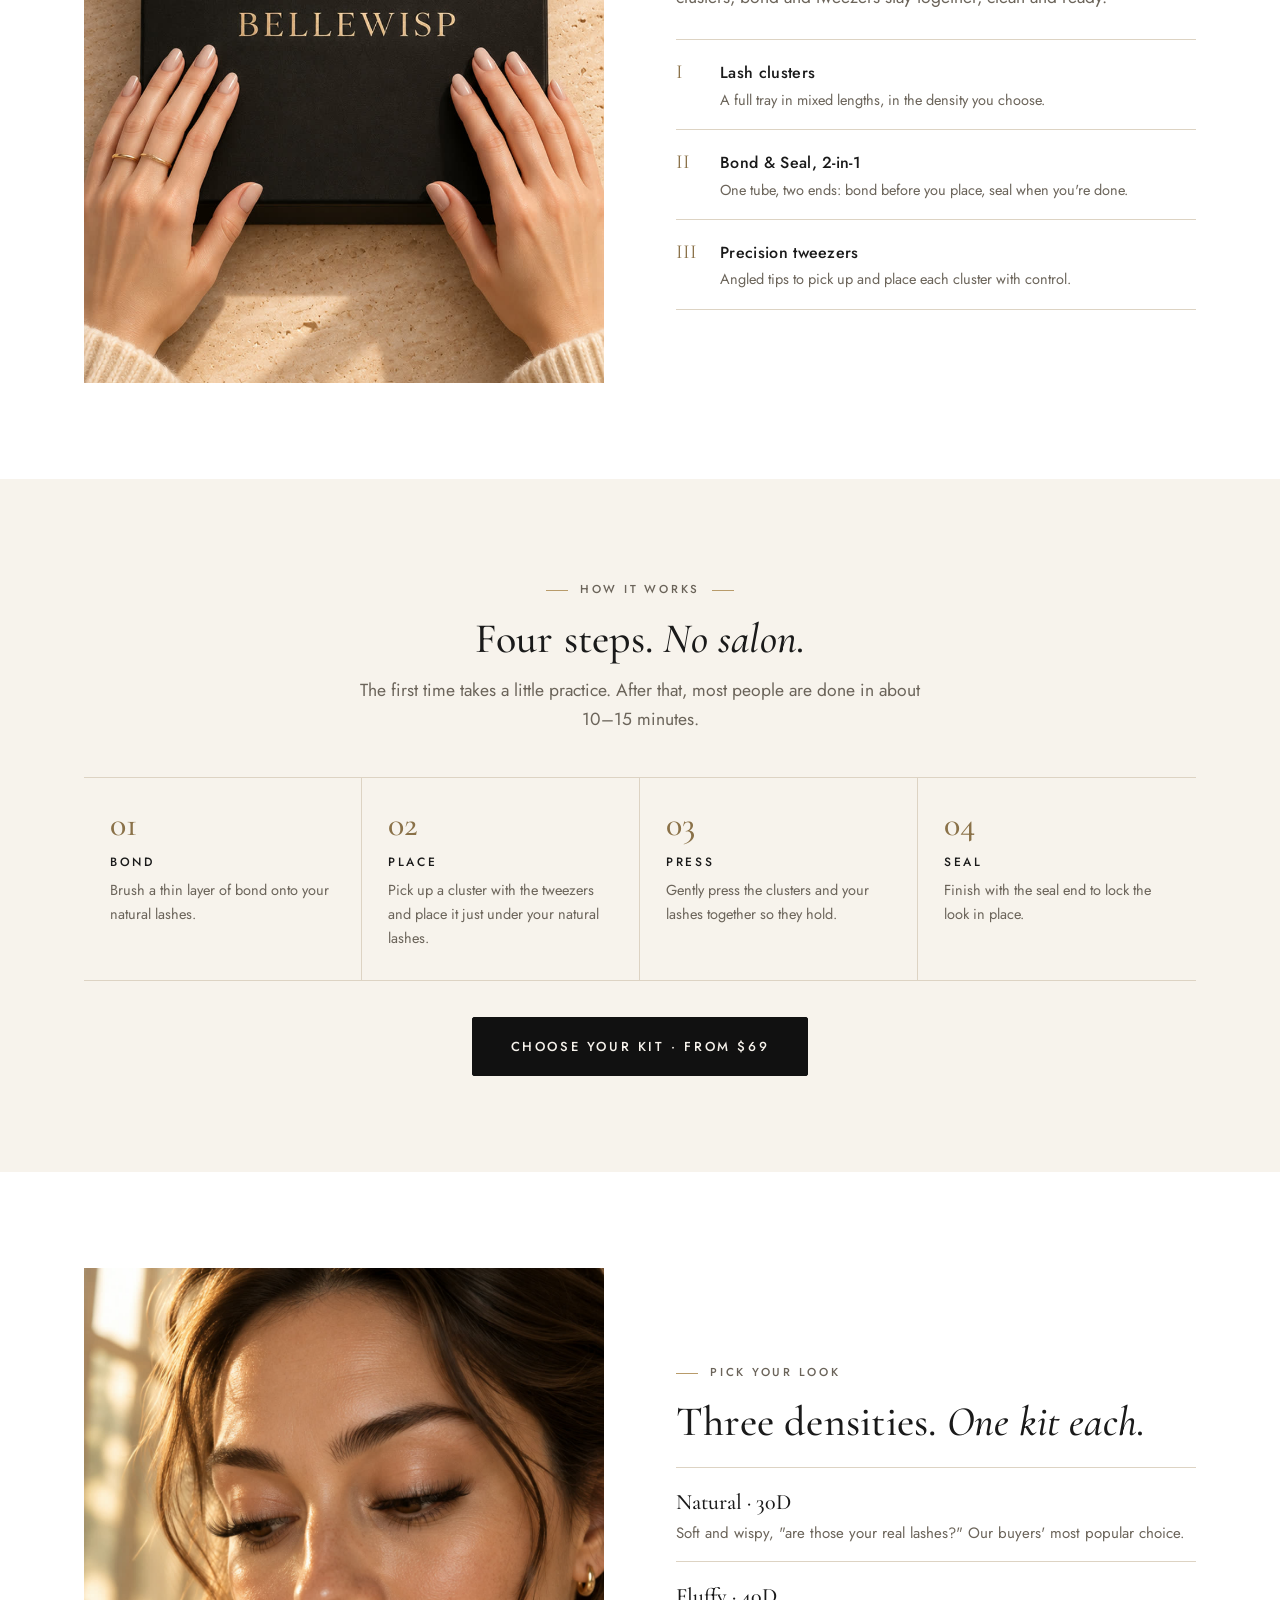
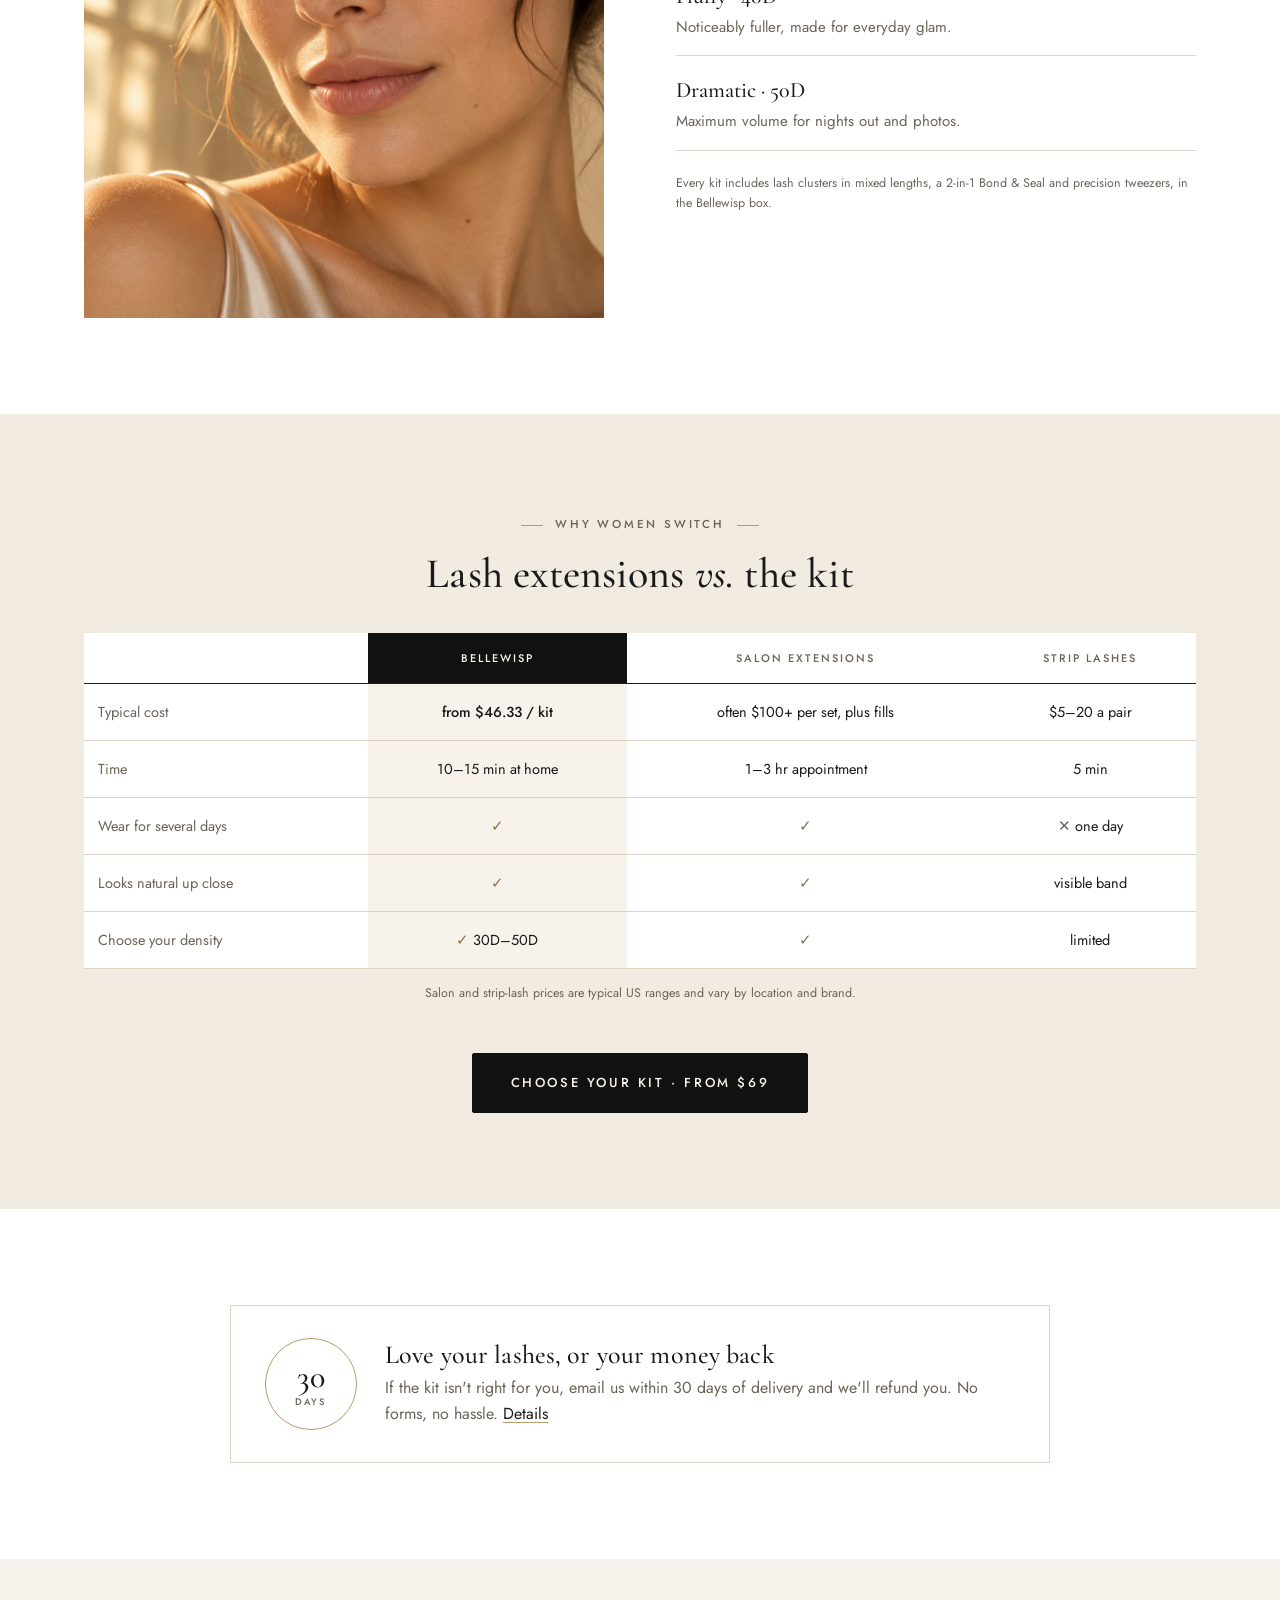
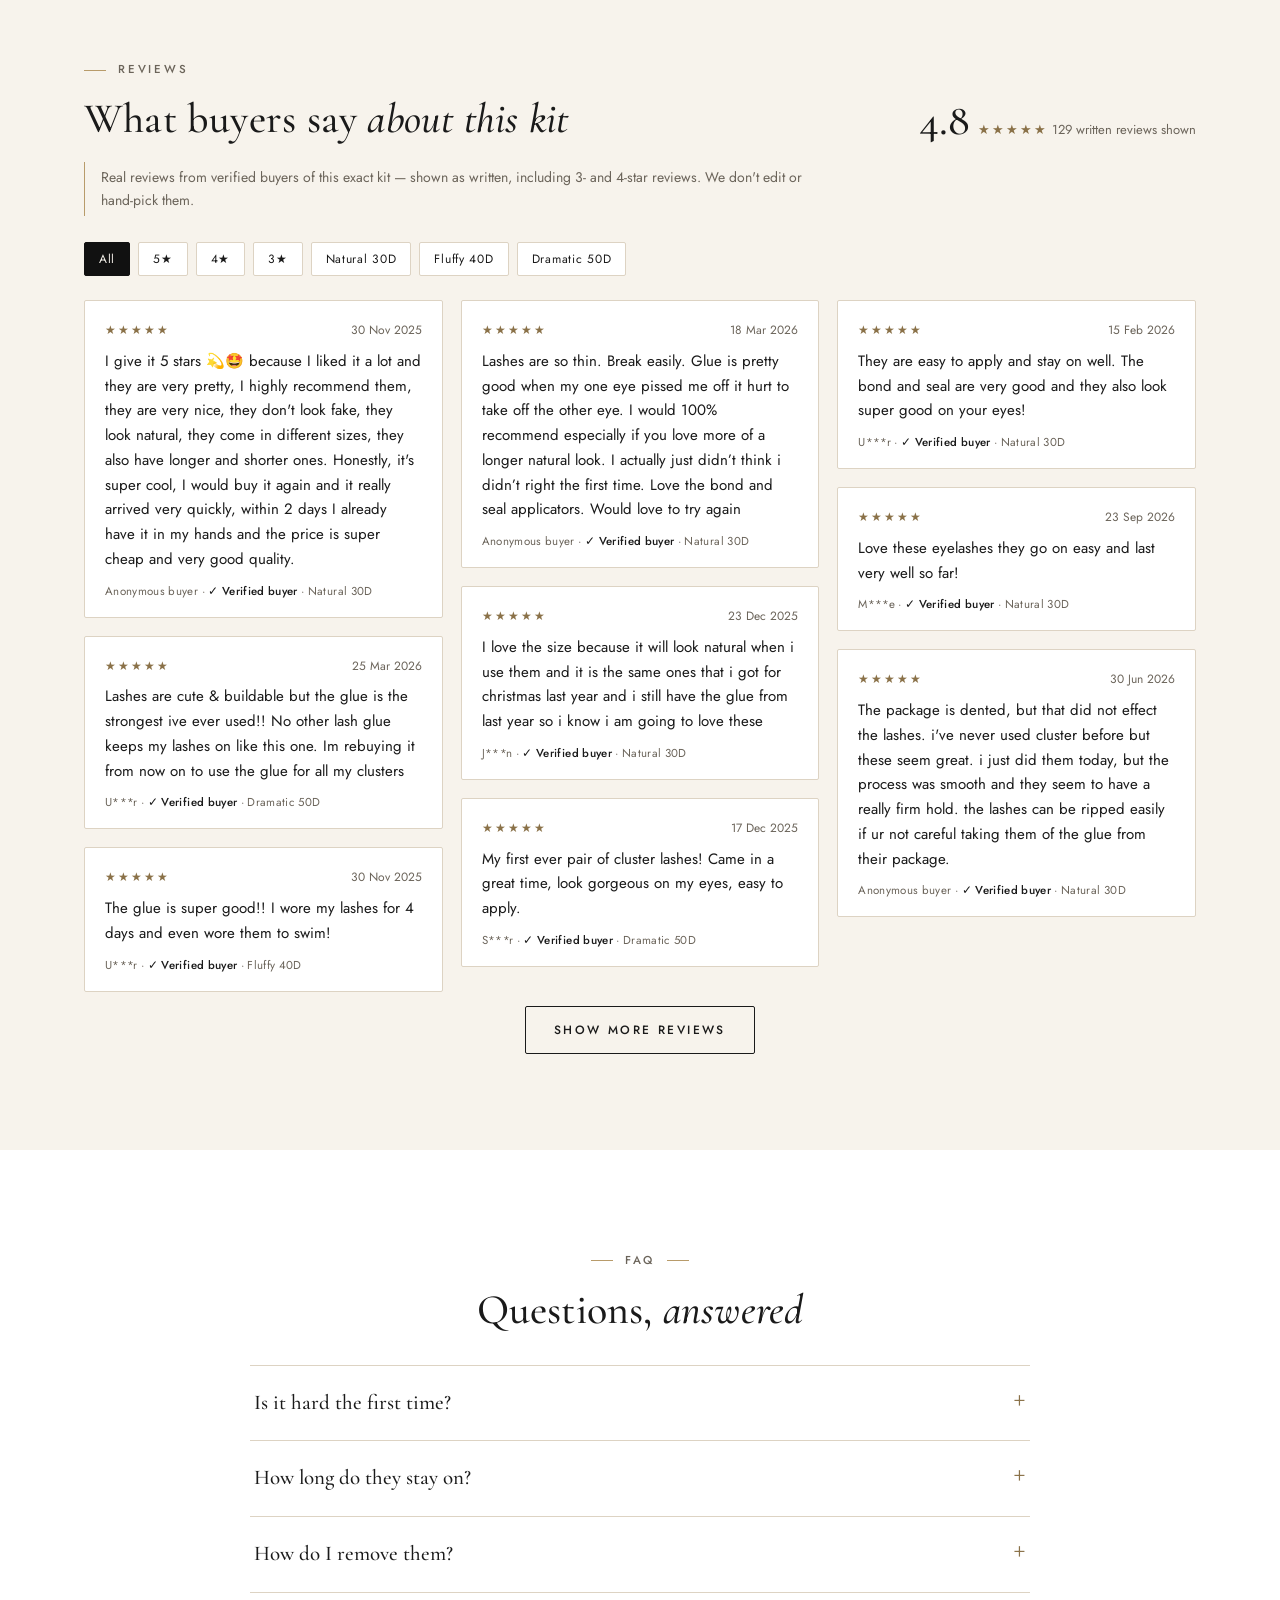
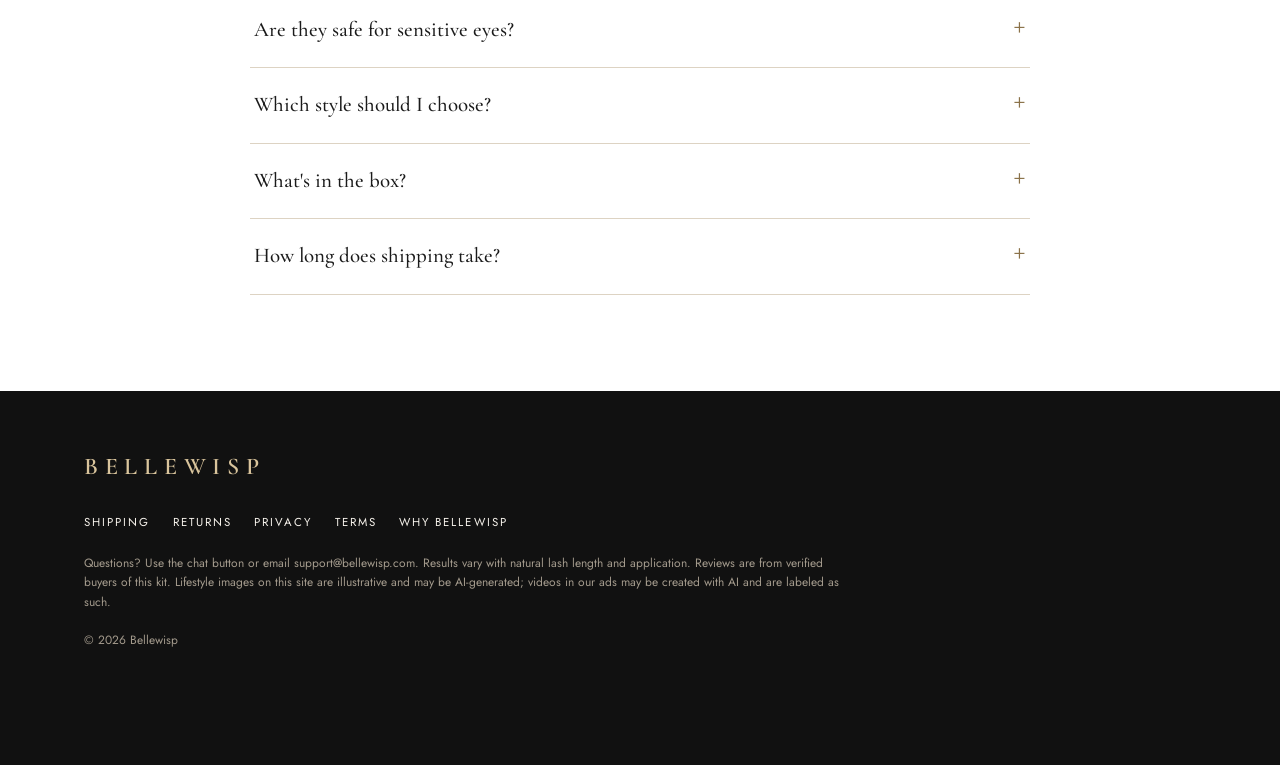
==== commit 09066d49: "deploy: BELLEWISP@519580b" ====
--- a/index.html
+++ b/index.html
@@ -91,7 +91,7 @@
         </div>
       </div>
       <button class="cta-btn buy-btn" id="checkout-btn" type="button">Secure checkout · $69</button>
-      <div class="secure"><span>PayPal · Apple Pay · Debit or credit card</span><span>Free tracked US shipping</span><span>30-day money-back</span></div>
+      <div class="secure"><span>Pay by card, Apple Pay or PayPal · no PayPal account needed</span><span>Free tracked US shipping</span><span>30-day money-back</span></div>
       <p class="mix-note" id="mix-note" hidden>Want different styles in your set? Pick them on the confirmation page after checkout.</p>
       <div class="mini-revs">
         <blockquote>“The glue is super good!! I wore my lashes for 4 days and even wore them to swim!”<cite>Verified buyer · Fluffy 40D</cite></blockquote>
